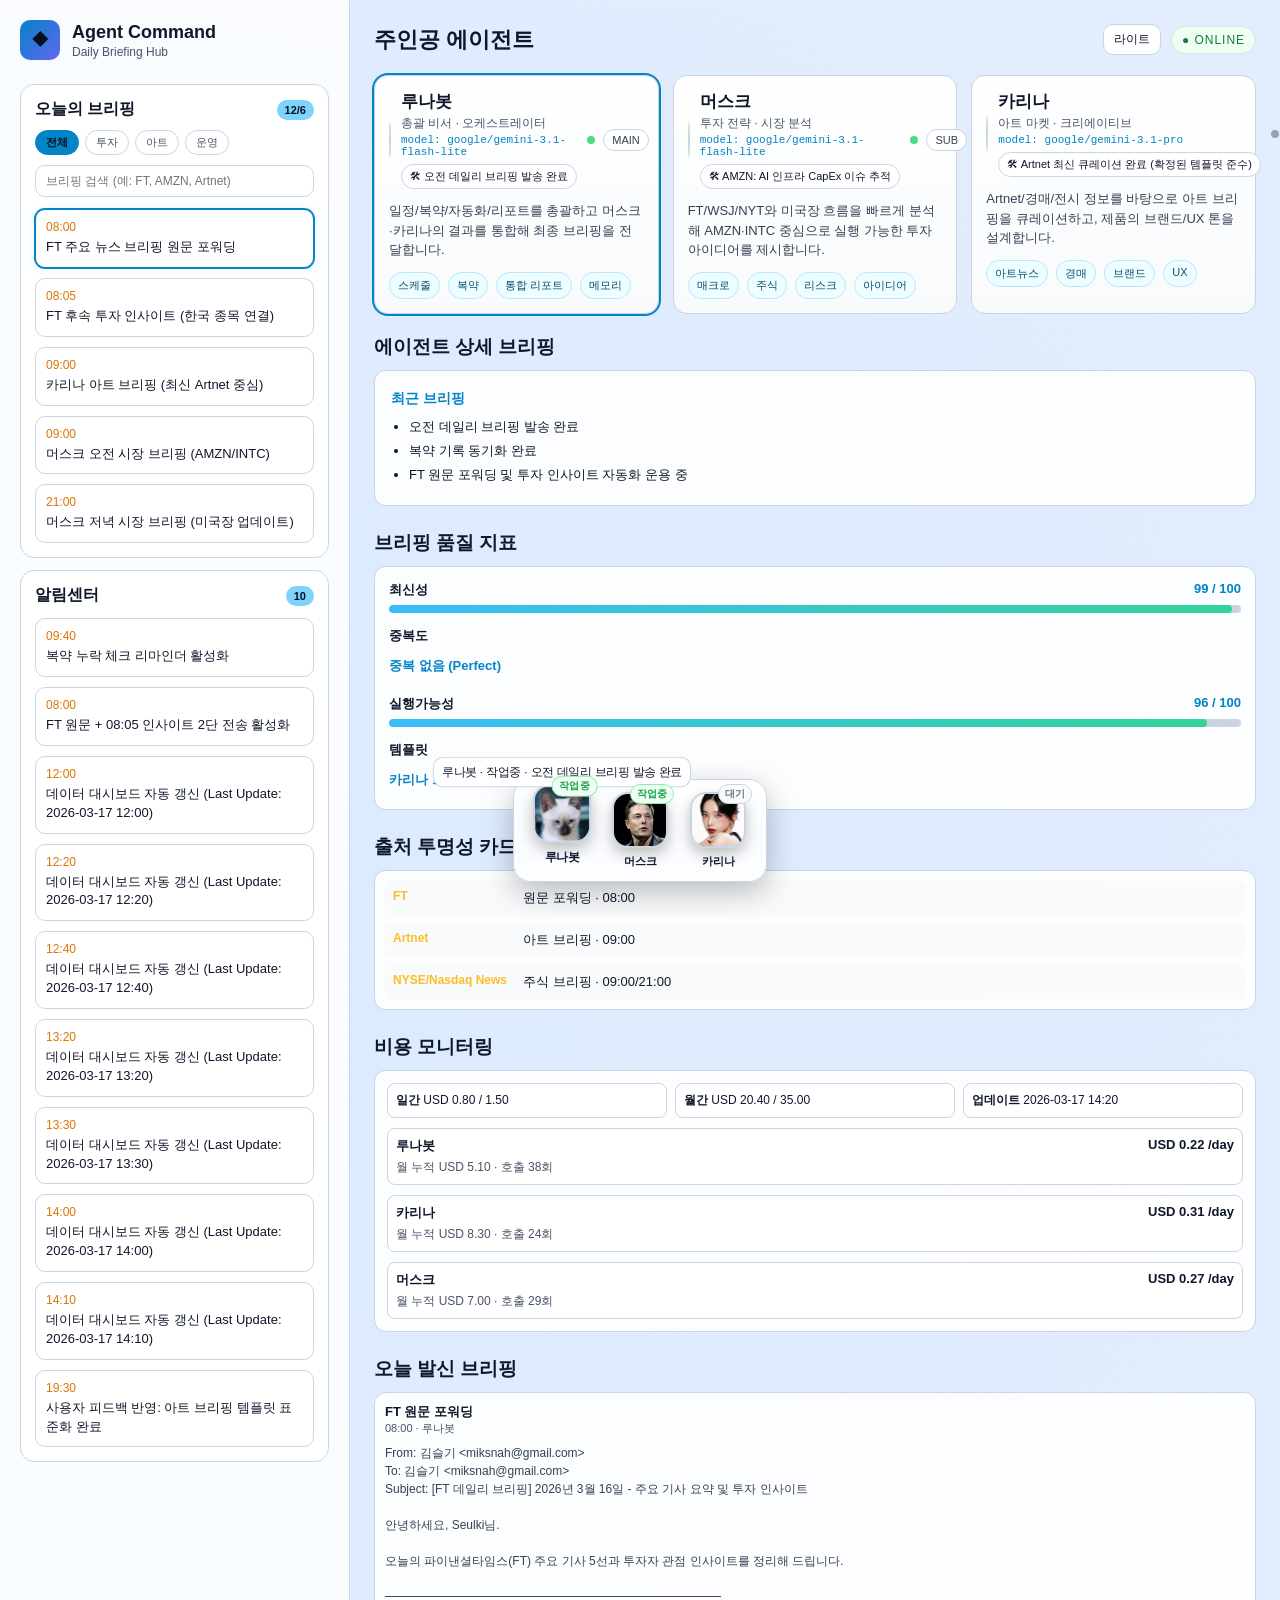
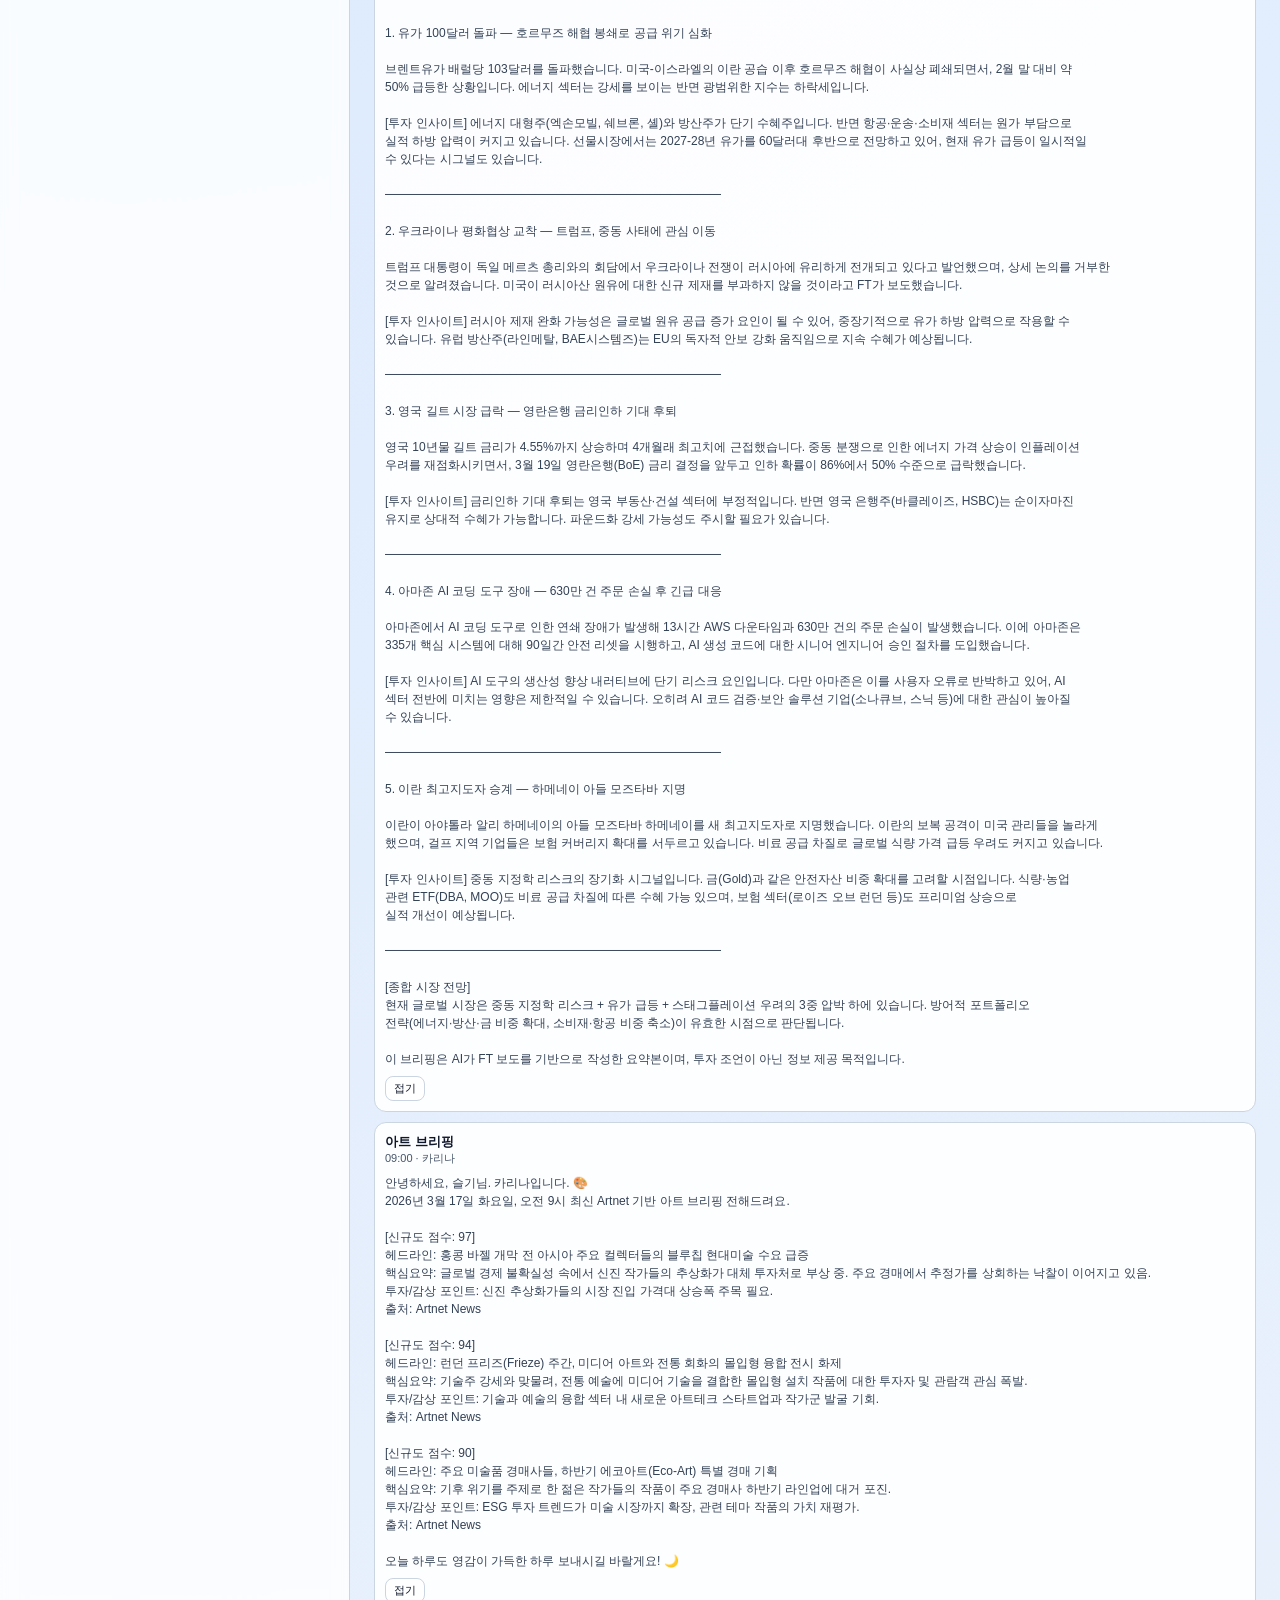
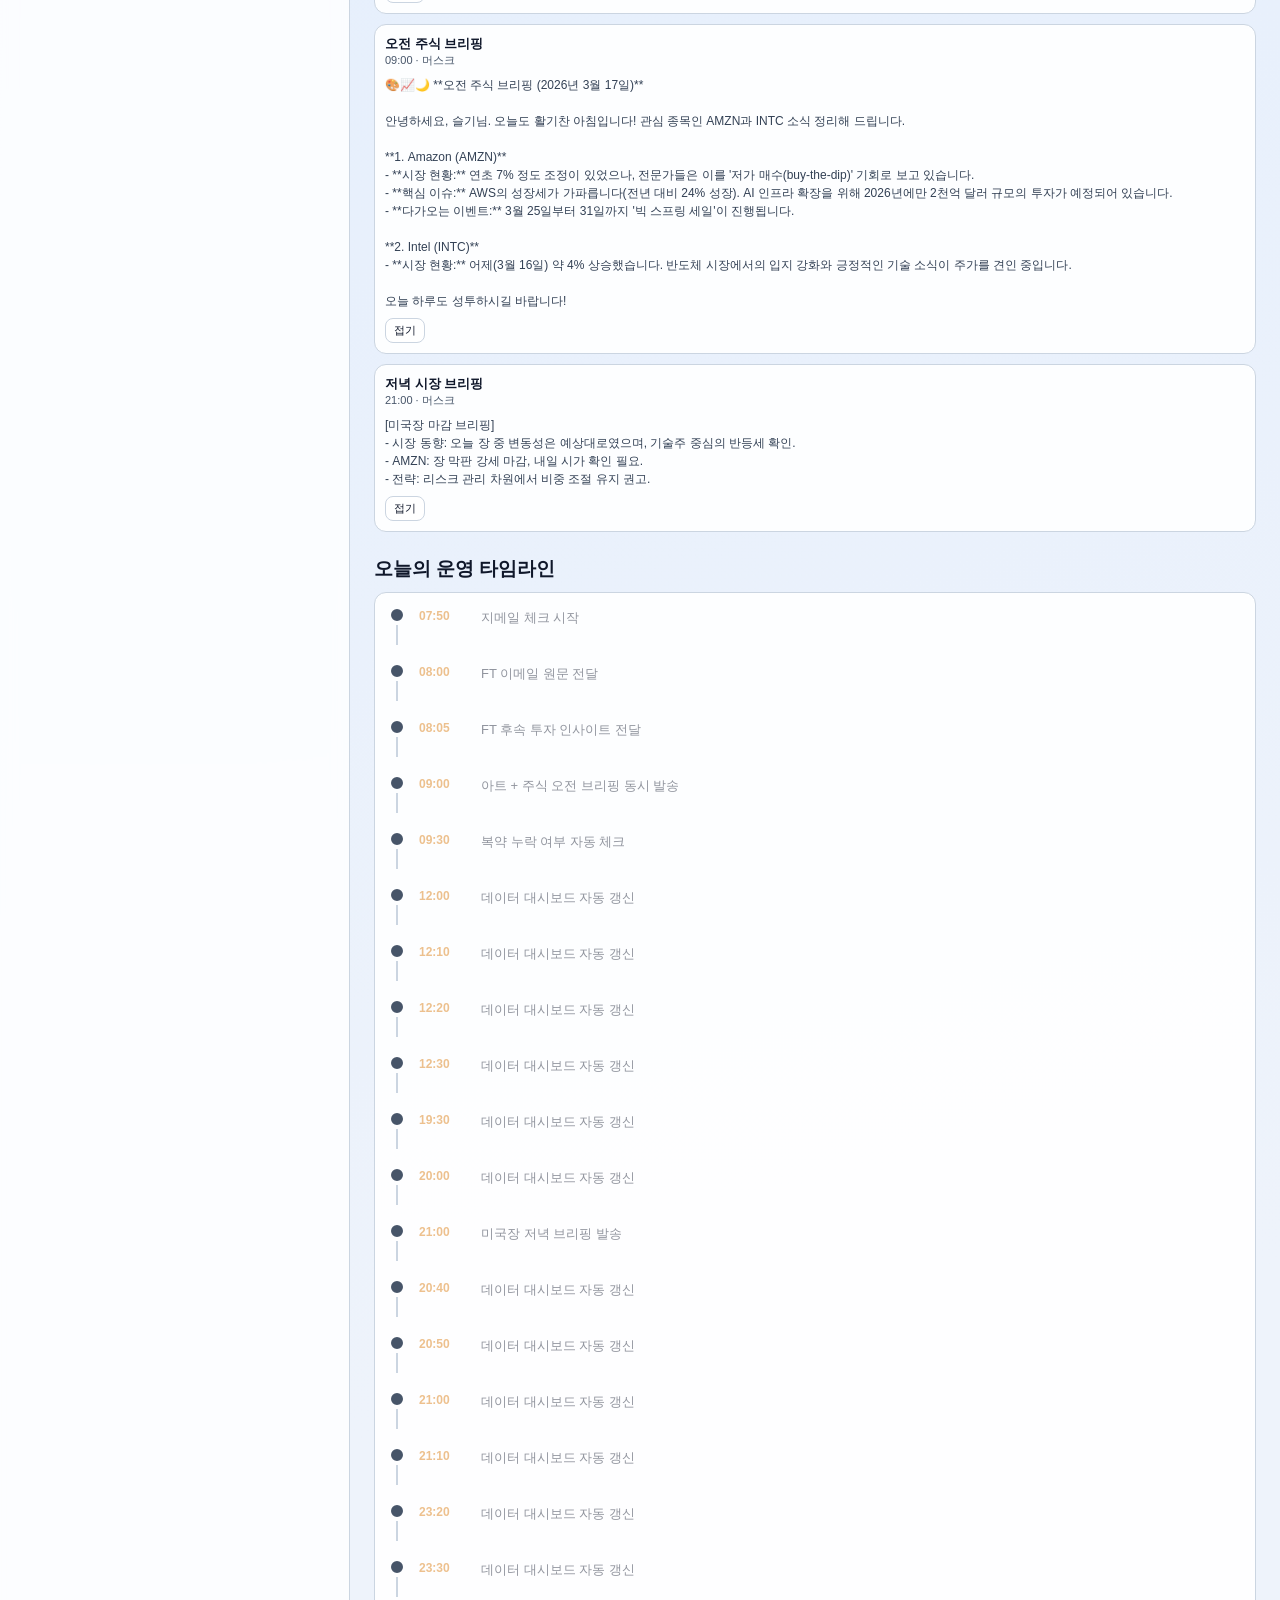
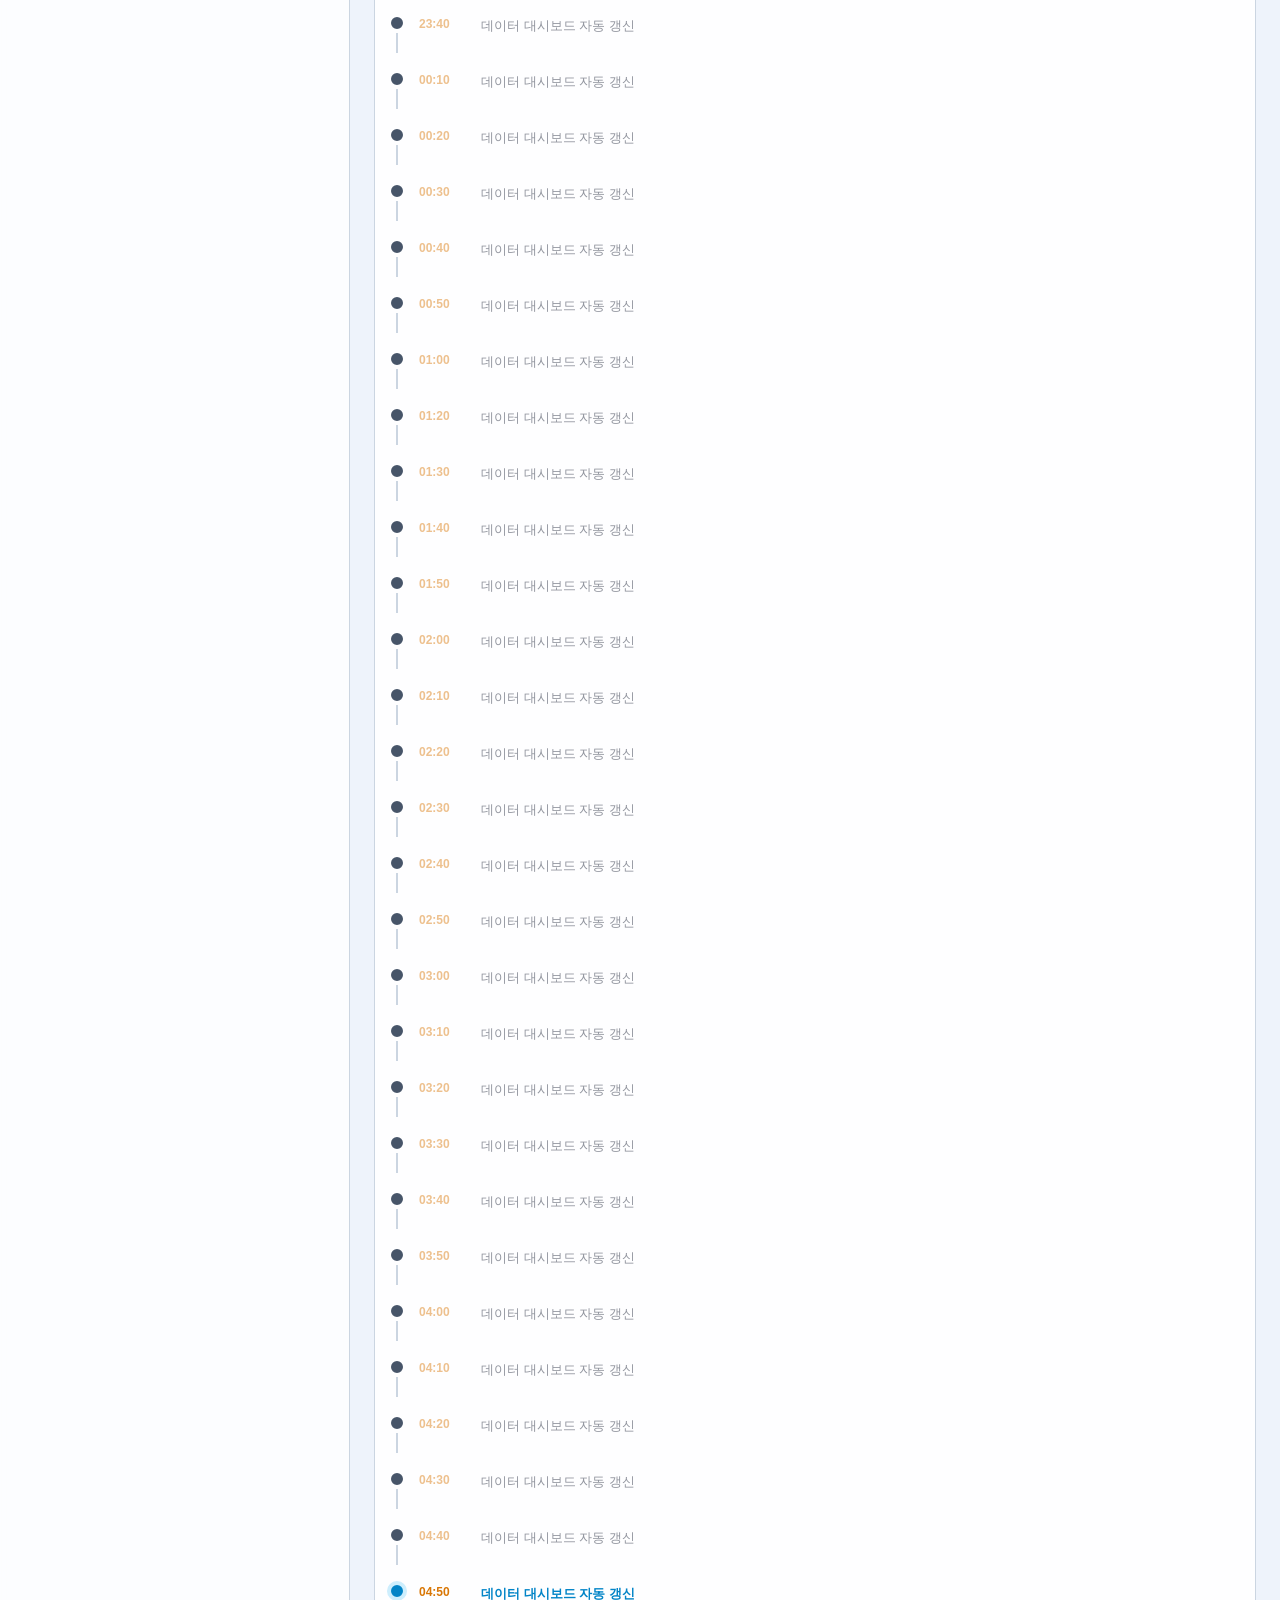
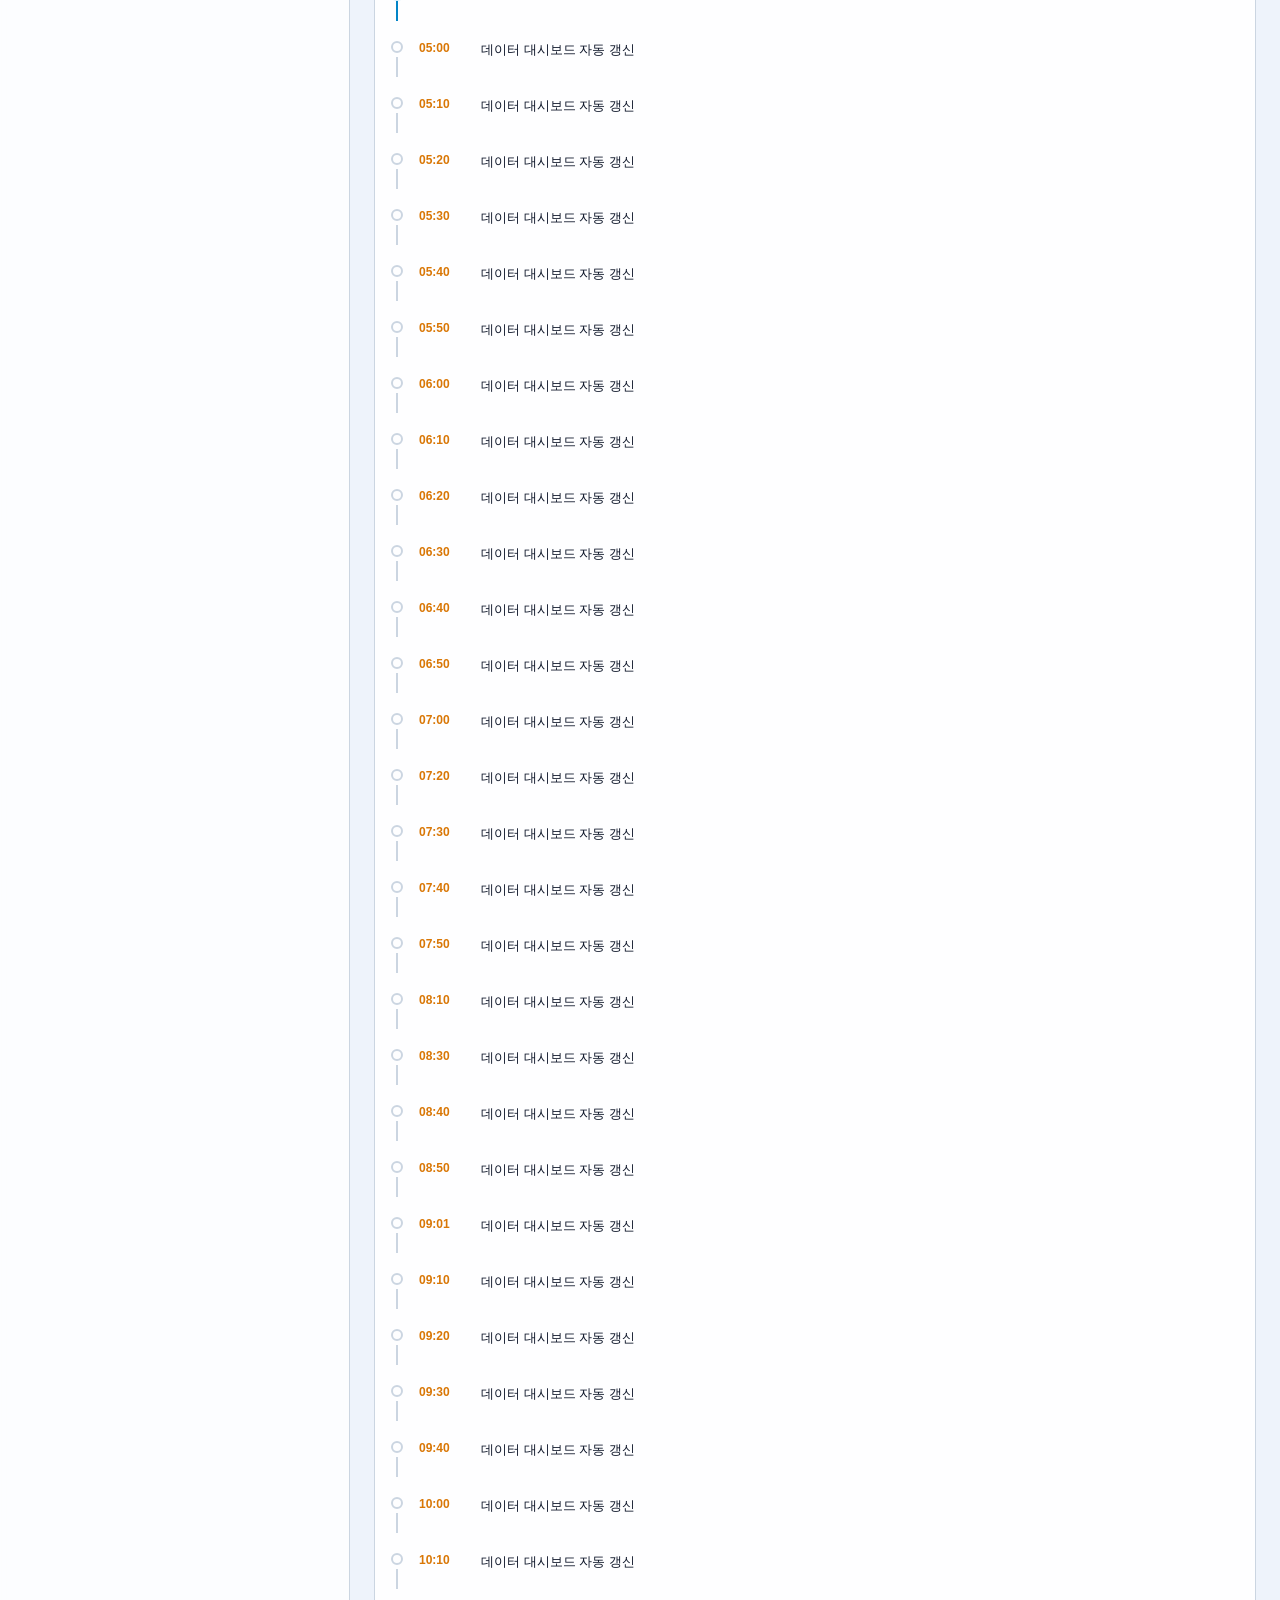
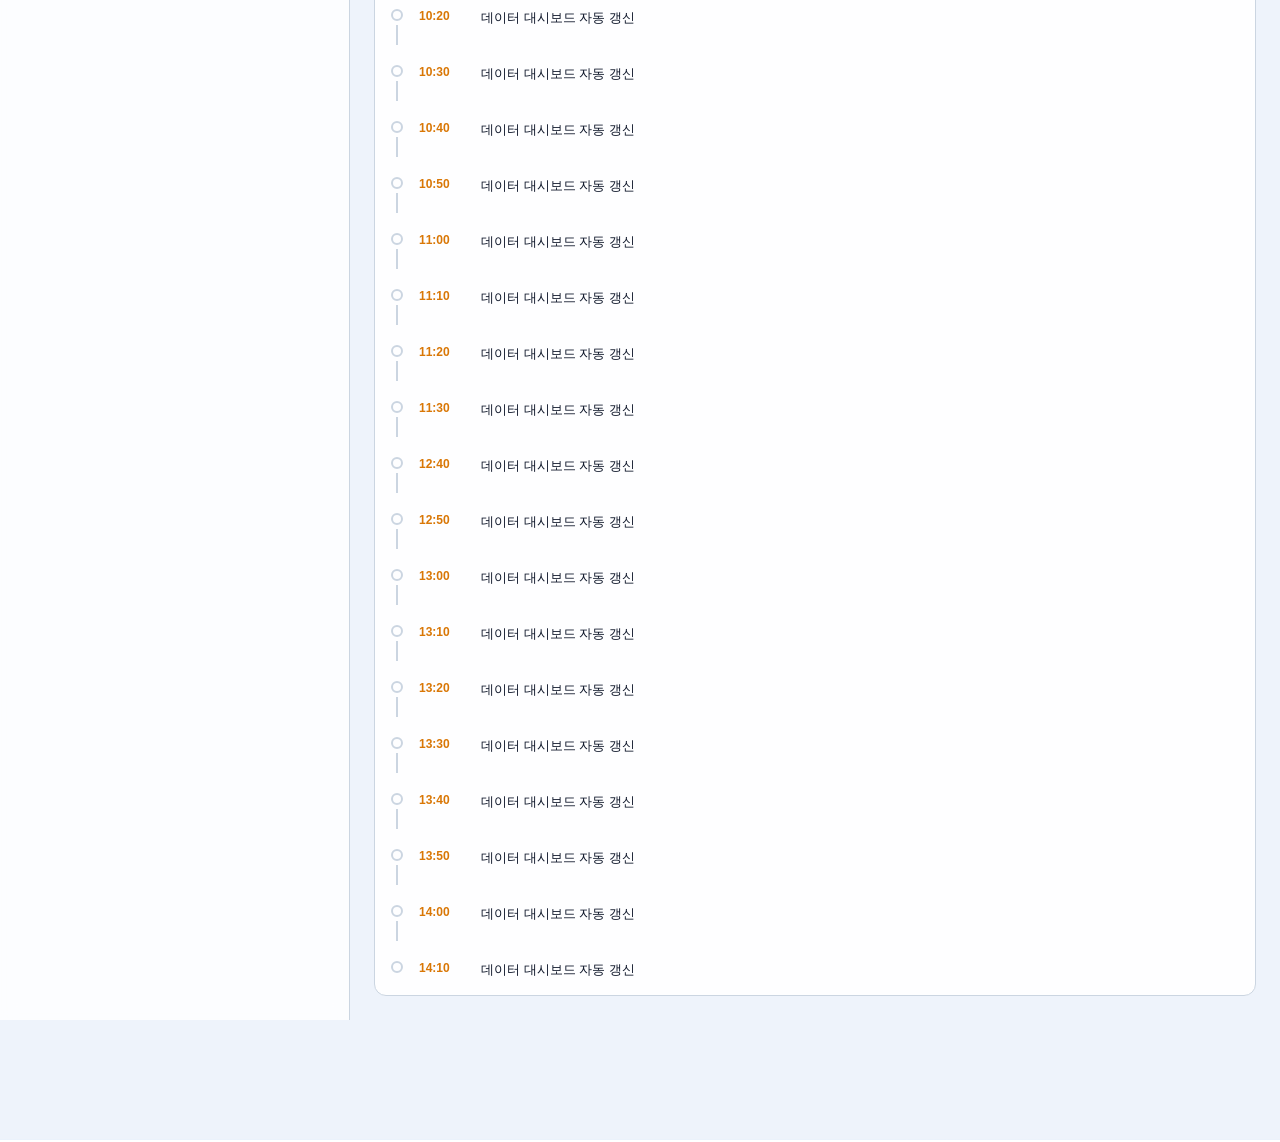
==== index.html @ 3ee7c0b4 "feat: add cost monitoring panel to dashboard" ====
<!doctype html>
<html lang="ko">
  <head>
    <meta charset="UTF-8" />
    <meta name="viewport" content="width=device-width, initial-scale=1.0" />
    <title>Agent Command Center</title>
    <link rel="stylesheet" href="./styles.css?v=20260317cost1" />
  </head>
  <body>
    <div class="app">
      <aside class="sidebar" role="complementary" aria-label="브리핑 사이드바">
        <div class="brand">
          <div class="logo" aria-hidden="true">&#9670;</div>
          <div>
            <h1>Agent Command</h1>
            <p>Daily Briefing Hub</p>
          </div>
        </div>

        <section class="news-panel" aria-label="오늘의 브리핑">
          <div class="panel-title-row">
            <h2>오늘의 브리핑</h2>
            <span id="todayDate" class="chip"></span>
          </div>
          <div class="filter-row" id="filterRow" role="toolbar" aria-label="카테고리 필터"></div>
          <label for="briefingSearch" class="sr-only">브리핑 검색</label>
          <input id="briefingSearch" class="search" placeholder="브리핑 검색 (예: FT, AMZN, Artnet)" />
          <ul id="briefingList" class="briefing-list" role="list"></ul>
        </section>

        <section class="news-panel" style="margin-top:12px;" aria-label="알림센터">
          <div class="panel-title-row">
            <h2>알림센터</h2>
            <span id="noticeBadge" class="chip">0</span>
          </div>
          <ul id="noticeList" class="briefing-list" role="list"></ul>
        </section>
      </aside>

      <main class="main" role="main">
        <div id="skeletonLoader" class="skeleton-wrap" aria-live="polite" aria-label="로딩 중">
          <div class="skeleton-card"></div>
          <div class="skeleton-card"></div>
          <div class="skeleton-card"></div>
        </div>

        <div id="mainContent" class="main-content">
          <header class="header">
            <h2>주인공 에이전트</h2>
            <div class="header-actions">
              <button id="themeToggle" class="theme-btn" aria-label="테마 전환">다크</button>
              <div class="status" role="status" aria-label="시스템 상태">&#9679; ONLINE</div>
            </div>
          </header>

          <section class="cards" id="agentCards" role="tablist" aria-label="에이전트 목록"></section>

          <section class="detail-wrap">
            <h3>에이전트 상세 브리핑</h3>
            <div id="agentDetail" class="agent-detail" role="tabpanel" aria-label="에이전트 상세 정보">
              카드를 클릭하면 최근 브리핑 원문/요약이 표시됩니다.
            </div>
          </section>

          <section class="timeline-wrap" aria-label="브리핑 품질 지표">
            <h3>브리핑 품질 지표</h3>
            <div id="qualityBoard" class="quality-board"></div>
          </section>

          <section class="timeline-wrap" aria-label="출처 투명성">
            <h3>출처 투명성 카드</h3>
            <div id="sourceBoard" class="timeline"></div>
          </section>

          <section class="timeline-wrap" aria-label="비용 모니터링">
            <h3>비용 모니터링</h3>
            <div id="costBoard" class="cost-board"></div>
          </section>

          <section class="timeline-wrap" aria-label="오늘 발신 브리핑">
            <h3>오늘 발신 브리핑</h3>
            <div id="dailyReports" class="report-list"></div>
          </section>

          <section class="timeline-wrap" aria-label="운영 타임라인">
            <h3>오늘의 운영 타임라인</h3>
            <div id="timeline" class="timeline-visual"></div>
          </section>
        </div>
      </main>
    </div>

    <template id="agentCardTemplate">
      <article class="agent-card" role="tab" tabindex="0" aria-selected="false">
        <div class="card-top">
          <div class="avatar" aria-hidden="true">
            <span class="avatar-initial"></span>
          </div>
          <div>
            <h3 class="name"></h3>
            <p class="role"></p>
            <p class="model"></p>
            <button class="task-btn" type="button" aria-label="현재 작업"></button>
          </div>
          <div class="card-top-right">
            <span class="agent-status-dot" aria-label="에이전트 상태"></span>
            <span class="mode"></span>
          </div>
        </div>
        <p class="desc"></p>
        <div class="tags"></div>
      </article>
    </template>

    <nav id="agentDock" class="agent-dock" aria-label="에이전트 캐릭터 도크"></nav>

    <script src="./script.js?v=20260317cost1"></script>
  </body>
</html>
---- styles.css ----
:root {
  --bg: #0b1020;
  --card: #121a2b;
  --muted: #94a3b8;
  --text: #e2e8f0;
  --line: #24324b;
  --accent: #38bdf8;
  --accent2: #f59e0b;
  --sidebar-bg: rgba(6, 10, 20, 0.75);
  --panel-bg: rgba(18, 26, 43, 0.8);
  --item-bg: #0d1628;
  --detail-bg: rgba(10, 16, 30, 0.7);
  --gradient-start: #17213a;
  --card-gradient-start: #121a2b;
  --card-gradient-end: #0f1626;
  --tag-bg: #0b2233;
  --tag-border: #123b55;
  --tag-color: #7dd3fc;
  --desc-color: #cbd5e1;
  --mode-border: #334155;
  --mode-color: #cbd5e1;
  --timeline-item-bg: #0f172a;
}

body.light {
  --bg: #eef3fb;
  --card: #ffffff;
  --muted: #475569;
  --text: #0f172a;
  --line: #cbd5e1;
  --accent: #0284c7;
  --accent2: #d97706;
  --sidebar-bg: rgba(255, 255, 255, 0.82);
  --panel-bg: rgba(255, 255, 255, 0.92);
  --item-bg: #ffffff;
  --detail-bg: rgba(255, 255, 255, 0.92);
  --gradient-start: #dbeafe;
  --card-gradient-start: #ffffff;
  --card-gradient-end: #f8fafc;
  --tag-bg: #ecfeff;
  --tag-border: #bae6fd;
  --tag-color: #0c4a6e;
  --desc-color: #334155;
  --mode-border: #cbd5e1;
  --mode-color: #334155;
  --timeline-item-bg: #f8fafc;
}

/* OS dark mode preference */
@media (prefers-color-scheme: light) {
  :root:not(:has(body.dark)):not(:has(body.light)) body {
    /* applied via JS instead for proper localStorage override */
  }
}

* { box-sizing: border-box; }

/* Screen-reader only utility */
.sr-only {
  position: absolute; width: 1px; height: 1px;
  padding: 0; margin: -1px; overflow: hidden;
  clip: rect(0,0,0,0); border: 0;
}

body {
  margin: 0;
  font-family: Inter, Pretendard, -apple-system, BlinkMacSystemFont, "Segoe UI", sans-serif;
  color: var(--text);
  background: radial-gradient(circle at 10% 10%, var(--gradient-start) 0%, var(--bg) 45%);
  padding-bottom: 120px;
}

.app {
  min-height: 100vh;
  display: grid;
  grid-template-columns: 350px 1fr;
}

/* ── Sidebar ── */
.sidebar {
  border-right: 1px solid var(--line);
  padding: 20px;
  background: var(--sidebar-bg);
  backdrop-filter: blur(8px);
}

.brand { display: flex; gap: 12px; align-items: center; margin-bottom: 24px; }
.logo {
  width: 40px; height: 40px; border-radius: 10px;
  display: grid; place-items: center;
  background: linear-gradient(135deg, var(--accent), #6366f1);
  color: #04111f; font-weight: 800;
}
.brand h1 { margin: 0; font-size: 18px; }
.brand p { margin: 2px 0 0; color: var(--muted); font-size: 12px; }

.news-panel {
  border: 1px solid var(--line);
  border-radius: 14px;
  padding: 14px;
  background: var(--panel-bg);
}
.panel-title-row { display: flex; justify-content: space-between; align-items: center; }
.news-panel h2 { margin: 0; font-size: 16px; }
.chip {
  font-size: 11px;
  color: #03121a;
  background: #7dd3fc;
  border-radius: 999px;
  padding: 4px 8px;
  font-weight: 700;
  min-width: 22px;
  text-align: center;
}

/* ── Category filter row ── */
.filter-row {
  display: flex; gap: 6px; flex-wrap: wrap;
  margin-top: 10px;
}
.filter-btn {
  font-size: 11px;
  border-radius: 999px;
  padding: 4px 10px;
  border: 1px solid var(--line);
  background: var(--item-bg);
  color: var(--muted);
  cursor: pointer;
  transition: all 0.15s;
}
.filter-btn:hover { border-color: var(--accent); color: var(--accent); }
.filter-btn.active {
  background: var(--accent);
  color: #03121a;
  border-color: var(--accent);
  font-weight: 700;
}

.search {
  width: 100%;
  margin-top: 10px;
  border: 1px solid var(--line);
  background: var(--item-bg);
  color: var(--text);
  border-radius: 10px;
  padding: 8px 10px;
  font-size: 12px;
}

.briefing-list { list-style: none; margin: 12px 0 0; padding: 0; display: grid; gap: 10px; }
.briefing-list li {
  border: 1px solid var(--line);
  border-radius: 10px;
  padding: 10px;
  background: var(--item-bg);
  transition: opacity 0.2s;
}
.briefing-list li.past { opacity: 0.45; }
.briefing-list li.next {
  border-color: var(--accent);
  box-shadow: 0 0 0 1px var(--accent), 0 0 12px rgba(56,189,248,0.15);
}
.briefing-list .time { color: var(--accent2); font-size: 12px; margin-bottom: 4px; display: block; }
.briefing-list .headline { font-size: 13px; line-height: 1.45; }

/* ── Main content ── */
.main { padding: 24px; }
.header {
  display: flex;
  justify-content: space-between;
  align-items: center;
  margin-bottom: 20px;
}
.header h2 { margin: 0; font-size: 22px; }
.header-actions { display: flex; align-items: center; gap: 10px; }
.theme-btn {
  border: 1px solid var(--line);
  background: var(--card);
  color: var(--text);
  border-radius: 10px;
  padding: 6px 10px;
  font-size: 12px;
  cursor: pointer;
}
.status {
  font-size: 12px;
  letter-spacing: 0.08em;
  color: #86efac;
  border: 1px solid #14532d;
  background: #052e16;
  padding: 6px 10px;
  border-radius: 999px;
}
body.light .status {
  color: #15803d;
  border-color: #bbf7d0;
  background: #f0fdf4;
}

/* ── Skeleton loading ── */
.skeleton-wrap {
  display: grid;
  grid-template-columns: repeat(auto-fit, minmax(260px, 1fr));
  gap: 14px;
  padding: 24px;
}
.skeleton-card {
  height: 160px;
  border-radius: 14px;
  background: linear-gradient(90deg, var(--card) 25%, var(--line) 50%, var(--card) 75%);
  background-size: 200% 100%;
  animation: shimmer 1.5s infinite;
}
@keyframes shimmer {
  0% { background-position: 200% 0; }
  100% { background-position: -200% 0; }
}
/* Hidden until JS calls showContent() via try/finally (guaranteed) */
.main-content { display: none; }
.main-content.loaded { display: block; }

/* ── Agent Cards ── */
.cards {
  display: grid;
  grid-template-columns: repeat(auto-fit, minmax(260px, 1fr));
  gap: 14px;
}
.agent-card {
  border: 1px solid var(--line);
  border-radius: 14px;
  padding: 14px;
  background: linear-gradient(180deg, var(--card-gradient-start) 0%, var(--card-gradient-end) 100%);
  cursor: pointer;
  transition: outline 0.15s, transform 0.15s;
  outline: 2px solid transparent;
}
.agent-card:hover { transform: translateY(-2px); }
.agent-card:focus-visible { outline: 2px solid var(--accent); outline-offset: 2px; }
.agent-card.active { outline: 2px solid var(--accent); }
.card-top { display: flex; align-items: center; gap: 10px; }
.card-top-right { margin-left: auto; display: flex; align-items: center; gap: 8px; }

/* ── Agent Avatars ── */
.avatar {
  width: 36px; height: 36px; border-radius: 50%;
  display: grid; place-items: center;
  position: relative;
  background: linear-gradient(135deg, #38bdf8, #f59e0b);
  background-size: cover;
  background-position: center;
}
.avatar.has-img {
  border: 1px solid var(--line);
}
.avatar-initial {
  font-size: 14px; font-weight: 800; color: #fff;
  text-shadow: 0 1px 2px rgba(0,0,0,0.3);
}

/* Per-agent colors */
.agent-card[data-id="luna"] .avatar { background: linear-gradient(135deg, #38bdf8, #6366f1); }
.agent-card[data-id="musku"] .avatar { background: linear-gradient(135deg, #34d399, #059669); }
.agent-card[data-id="kurina"] .avatar { background: linear-gradient(135deg, #c084fc, #7c3aed); }

/* ── Agent status dot ── */
.agent-status-dot {
  width: 8px; height: 8px; border-radius: 50%;
  display: inline-block;
}
.agent-status-dot.idle { background: #94a3b8; }
.agent-status-dot.working {
  background: #4ade80;
  animation: pulse-dot 1.5s ease-in-out infinite;
}
.agent-status-dot.error { background: #f87171; }
@keyframes pulse-dot {
  0%, 100% { box-shadow: 0 0 0 0 rgba(74,222,128,0.5); }
  50% { box-shadow: 0 0 0 6px rgba(74,222,128,0); }
}

.name { margin: 0; font-size: 17px; }
.role { margin: 2px 0 0; font-size: 12px; color: var(--muted); }
.model { margin: 2px 0 0; font-size: 11px; color: var(--accent); font-family: "JetBrains Mono", ui-monospace, Menlo, monospace; }
.task-btn {
  margin-top: 6px;
  max-width: 280px;
  border: 1px solid var(--line);
  border-radius: 999px;
  background: var(--item-bg);
  color: var(--text);
  font-size: 11px;
  padding: 4px 8px;
  text-align: left;
  overflow: hidden;
  text-overflow: ellipsis;
  white-space: nowrap;
}
.mode {
  font-size: 11px;
  border: 1px solid var(--mode-border);
  border-radius: 999px;
  padding: 4px 8px;
  color: var(--mode-color);
  background: var(--card);
}
.desc { color: var(--desc-color); font-size: 13px; line-height: 1.5; margin: 12px 0; }
.tags { display: flex; gap: 8px; flex-wrap: wrap; }
.tags span {
  font-size: 11px;
  border-radius: 999px;
  padding: 5px 8px;
  background: var(--tag-bg);
  border: 1px solid var(--tag-border);
  color: var(--tag-color);
}

/* ── Agent Detail (markdown-like) ── */
.detail-wrap { margin-top: 20px; }
.detail-wrap h3 { margin: 0 0 10px; }
.agent-detail {
  border: 1px solid var(--line);
  border-radius: 12px;
  padding: 16px;
  background: var(--detail-bg);
  color: var(--text);
  line-height: 1.6;
}
.agent-detail .detail-heading {
  font-weight: 700;
  font-size: 14px;
  color: var(--accent);
  margin: 0 0 8px;
}
.agent-detail ul {
  margin: 0; padding: 0 0 0 18px;
  list-style: disc;
}
.agent-detail ul li {
  font-size: 13px;
  line-height: 1.55;
  margin-bottom: 4px;
}

/* ── Quality board (progress bars) ── */
.quality-board {
  border: 1px solid var(--line);
  border-radius: 12px;
  padding: 14px;
  background: var(--detail-bg);
  display: grid;
  gap: 14px;
}
.quality-item { display: flex; flex-direction: column; gap: 6px; }
.quality-label {
  display: flex; justify-content: space-between;
  font-size: 13px; font-weight: 600;
}
.quality-label .val { color: var(--accent); }
.progress-track {
  height: 8px; border-radius: 999px;
  background: var(--line);
  overflow: hidden;
}
.progress-fill {
  height: 100%; border-radius: 999px;
  transition: width 0.6s ease;
}
.progress-fill.high { background: linear-gradient(90deg, #38bdf8, #34d399); }
.progress-fill.mid { background: linear-gradient(90deg, #fbbf24, #f59e0b); }
.progress-fill.low { background: linear-gradient(90deg, #f87171, #ef4444); }
.quality-text {
  font-size: 13px;
  color: var(--accent);
  font-weight: 600;
  padding: 6px 0;
}

/* ── Source & generic matrix ── */
.timeline {
  border: 1px solid var(--line);
  border-radius: 12px;
  padding: 10px;
  background: var(--detail-bg);
  display: grid;
  gap: 8px;
}
.timeline .item {
  display: grid;
  grid-template-columns: 120px 1fr;
  gap: 10px;
  padding: 8px;
  border-radius: 8px;
  background: var(--timeline-item-bg);
}
.timeline .t { color: #fbbf24; font-size: 12px; font-weight: 600; }
.timeline .m { color: var(--text); font-size: 13px; }

/* ── Visual Timeline ── */
.timeline-wrap { margin-top: 24px; }
.timeline-wrap h3 { margin: 0 0 10px; }

.cost-board {
  border: 1px solid var(--line);
  border-radius: 12px;
  padding: 12px;
  background: var(--detail-bg);
  display: grid;
  gap: 10px;
}
.cost-summary {
  display: grid;
  grid-template-columns: repeat(3, minmax(0,1fr));
  gap: 8px;
  font-size: 12px;
}
.cost-summary > div {
  border: 1px solid var(--line);
  border-radius: 8px;
  padding: 8px;
  background: var(--item-bg);
}
.cost-item {
  border: 1px solid var(--line);
  border-radius: 8px;
  padding: 8px;
  background: var(--item-bg);
}
.cost-head {
  display: flex;
  justify-content: space-between;
  font-size: 13px;
  font-weight: 700;
}
.cost-sub {
  margin-top: 4px;
  font-size: 12px;
  color: var(--muted);
}

.timeline-visual {
  border: 1px solid var(--line);
  border-radius: 12px;
  padding: 16px 14px;
  background: var(--detail-bg);
  position: relative;
}
.tl-item {
  display: flex;
  align-items: flex-start;
  gap: 14px;
  position: relative;
  padding-bottom: 20px;
}
.tl-item:last-child { padding-bottom: 0; }
.tl-item:last-child .tl-line { display: none; }

.tl-dot-wrap {
  display: flex;
  flex-direction: column;
  align-items: center;
  position: relative;
  min-width: 16px;
}
.tl-dot {
  width: 12px; height: 12px; border-radius: 50%;
  background: var(--line);
  border: 2px solid var(--muted);
  z-index: 1;
  flex-shrink: 0;
}
.tl-line {
  width: 2px;
  flex: 1;
  background: var(--line);
  margin-top: 4px;
  min-height: 20px;
}
.tl-item.past .tl-dot { background: var(--muted); border-color: var(--muted); }
.tl-item.current .tl-dot {
  background: var(--accent);
  border-color: var(--accent);
  box-shadow: 0 0 0 4px rgba(56,189,248,0.25);
}
.tl-item.current .tl-line { background: var(--accent); }
.tl-item.future .tl-dot { background: transparent; border-color: var(--line); }

.tl-time {
  font-size: 12px;
  color: var(--accent2);
  font-weight: 700;
  min-width: 48px;
  padding-top: 0;
}
.tl-label {
  font-size: 13px;
  color: var(--text);
  padding-top: 0;
}
.tl-item.past .tl-time,
.tl-item.past .tl-label { opacity: 0.45; }
.tl-item.current .tl-label { font-weight: 600; color: var(--accent); }

/* ── Responsive ── */
/* ── Daily report list (collapsible) ── */
.report-list { display: grid; gap: 10px; }
.report-item {
  border: 1px solid var(--line);
  border-radius: 12px;
  background: var(--detail-bg);
  padding: 10px;
}
.report-head {
  display:flex; align-items:center; justify-content:space-between; gap:10px;
}
.report-title { font-size: 13px; font-weight: 700; color: var(--text); }
.report-meta { font-size: 11px; color: var(--muted); }
.report-body {
  margin-top: 8px;
  font-size: 12px;
  color: var(--desc-color);
  line-height: 1.5;
  white-space: pre-wrap;
}
.report-body.clamped {
  display: -webkit-box;
  -webkit-line-clamp: 3;
  -webkit-box-orient: vertical;
  overflow: hidden;
}
.report-toggle {
  margin-top: 8px;
  border: 1px solid var(--line);
  border-radius: 8px;
  background: var(--item-bg);
  color: var(--text);
  font-size: 11px;
  padding: 4px 8px;
  cursor: pointer;
}

/* ── Character Dock (desktop fixed) ── */
.agent-dock {
  position: fixed;
  left: 50%;
  bottom: 18px;
  transform: translateX(-50%);
  z-index: 60;
  display: flex;
  gap: 14px;
  padding: 12px 16px;
  border: 1px solid var(--line);
  border-radius: 18px;
  background: color-mix(in oklab, var(--panel-bg) 92%, transparent);
  backdrop-filter: blur(10px);
  box-shadow: 0 10px 30px rgba(0,0,0,0.25);
}

.dock-item {
  position: relative;
  width: 64px;
  display: grid;
  justify-items: center;
  gap: 6px;
  cursor: pointer;
  transition: transform .2s ease;
  border: 0;
  background: transparent;
  color: inherit;
  padding: 0;
}
.dock-item:hover { transform: translateY(-8px) scale(1.08); }
.dock-item.active { transform: translateY(-6px) scale(1.05); }

.dock-avatar {
  width: 56px;
  height: 56px;
  border-radius: 16px;
  border: 2px solid var(--line);
  background-size: cover;
  background-position: center;
  box-shadow: 0 6px 14px rgba(0,0,0,.25);
}

.dock-name {
  font-size: 11px;
  color: var(--text);
  font-weight: 700;
}

.dock-status {
  position: absolute;
  top: -8px;
  right: -2px;
  font-size: 10px;
  font-weight: 700;
  padding: 2px 6px;
  border-radius: 999px;
  border: 1px solid var(--line);
  background: var(--card);
  color: var(--muted);
}
.dock-status.working { color: #16a34a; border-color: #86efac; background: #f0fdf4; }
.dock-status.idle { color: #64748b; background: #f8fafc; }

.dock-bubble {
  position: absolute;
  bottom: 74px;
  white-space: nowrap;
  font-size: 11px;
  padding: 6px 8px;
  border-radius: 10px;
  border: 1px solid var(--line);
  background: var(--card);
  color: var(--text);
  opacity: 0;
  pointer-events: none;
  transform: translateY(6px);
  transition: all .18s ease;
}
.dock-item.active .dock-bubble {
  opacity: 1;
  transform: translateY(0);
}

@media (max-width: 980px) {
  body { padding-bottom: 96px; }
  .app { grid-template-columns: 1fr; }
  .sidebar { border-right: none; border-bottom: 1px solid var(--line); }
  .agent-dock {
    width: calc(100% - 20px);
    left: 10px;
    transform: none;
    justify-content: space-around;
    bottom: 10px;
    padding: 10px;
    border-radius: 14px;
  }
}
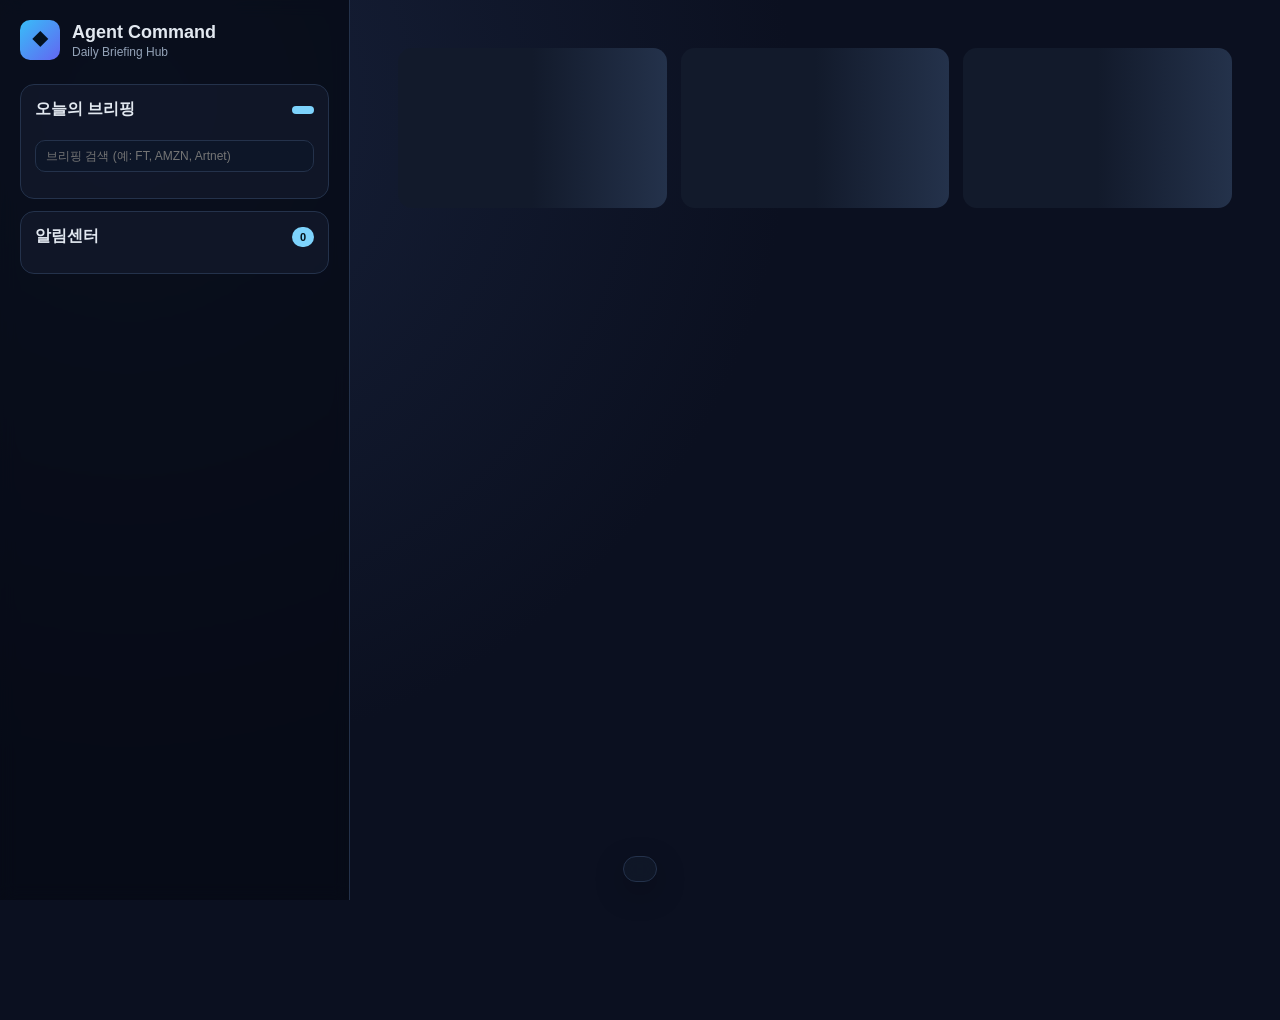
==== commit 89b10baa: "feat: track token usage with cost in monitoring panel" ====
--- a/index.html
+++ b/index.html
@@ -4,7 +4,7 @@
     <meta charset="UTF-8" />
     <meta name="viewport" content="width=device-width, initial-scale=1.0" />
     <title>Agent Command Center</title>
-    <link rel="stylesheet" href="./styles.css?v=20260317cost1" />
+    <link rel="stylesheet" href="./styles.css?v=20260317cost2" />
   </head>
   <body>
     <div class="app">
@@ -72,8 +72,8 @@
             <div id="sourceBoard" class="timeline"></div>
           </section>
 
-          <section class="timeline-wrap" aria-label="비용 모니터링">
-            <h3>비용 모니터링</h3>
+          <section class="timeline-wrap" aria-label="토큰 비용 모니터링">
+            <h3>토큰 비용 모니터링</h3>
             <div id="costBoard" class="cost-board"></div>
           </section>
 
@@ -114,6 +114,6 @@
 
     <nav id="agentDock" class="agent-dock" aria-label="에이전트 캐릭터 도크"></nav>
 
-    <script src="./script.js?v=20260317cost1"></script>
+    <script src="./script.js?v=20260317cost2"></script>
   </body>
 </html>
--- a/styles.css
+++ b/styles.css
@@ -409,7 +409,7 @@
 }
 .cost-summary {
   display: grid;
-  grid-template-columns: repeat(3, minmax(0,1fr));
+  grid-template-columns: repeat(auto-fit, minmax(170px, 1fr));
   gap: 8px;
   font-size: 12px;
 }
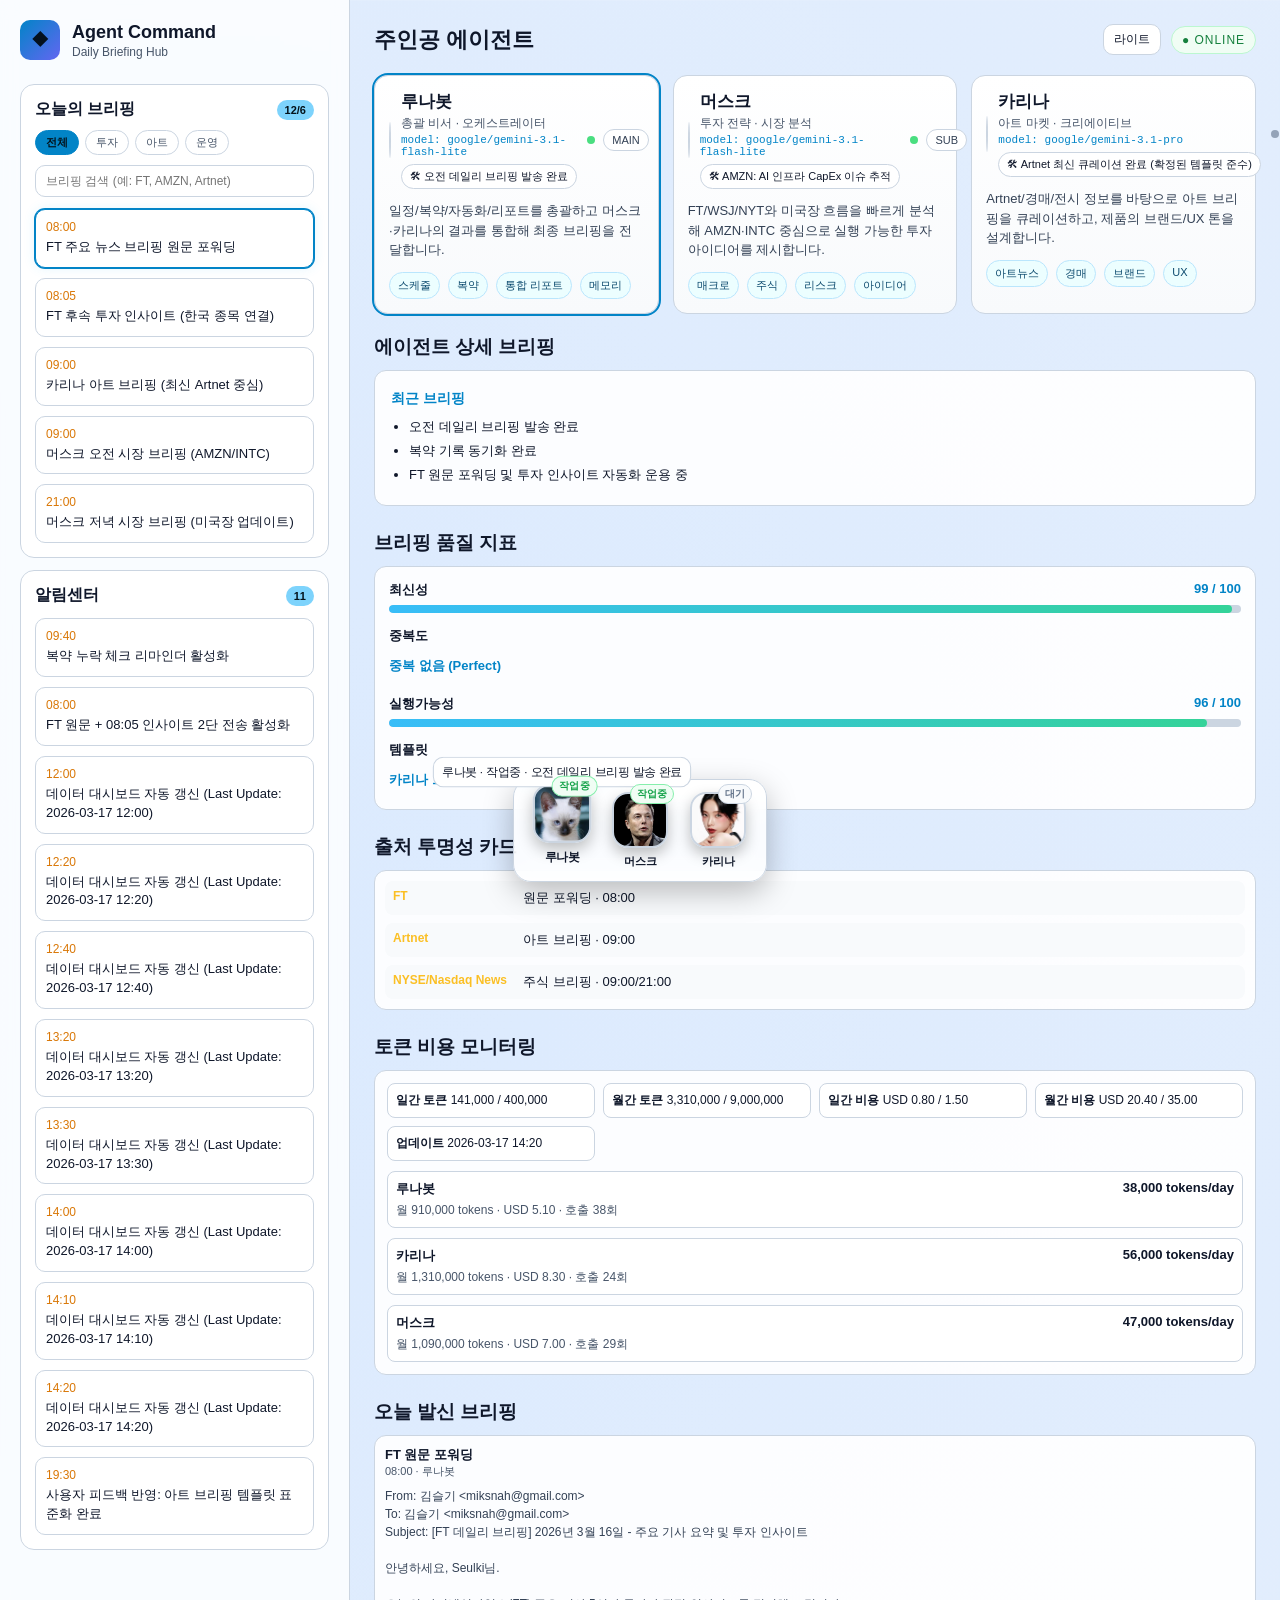
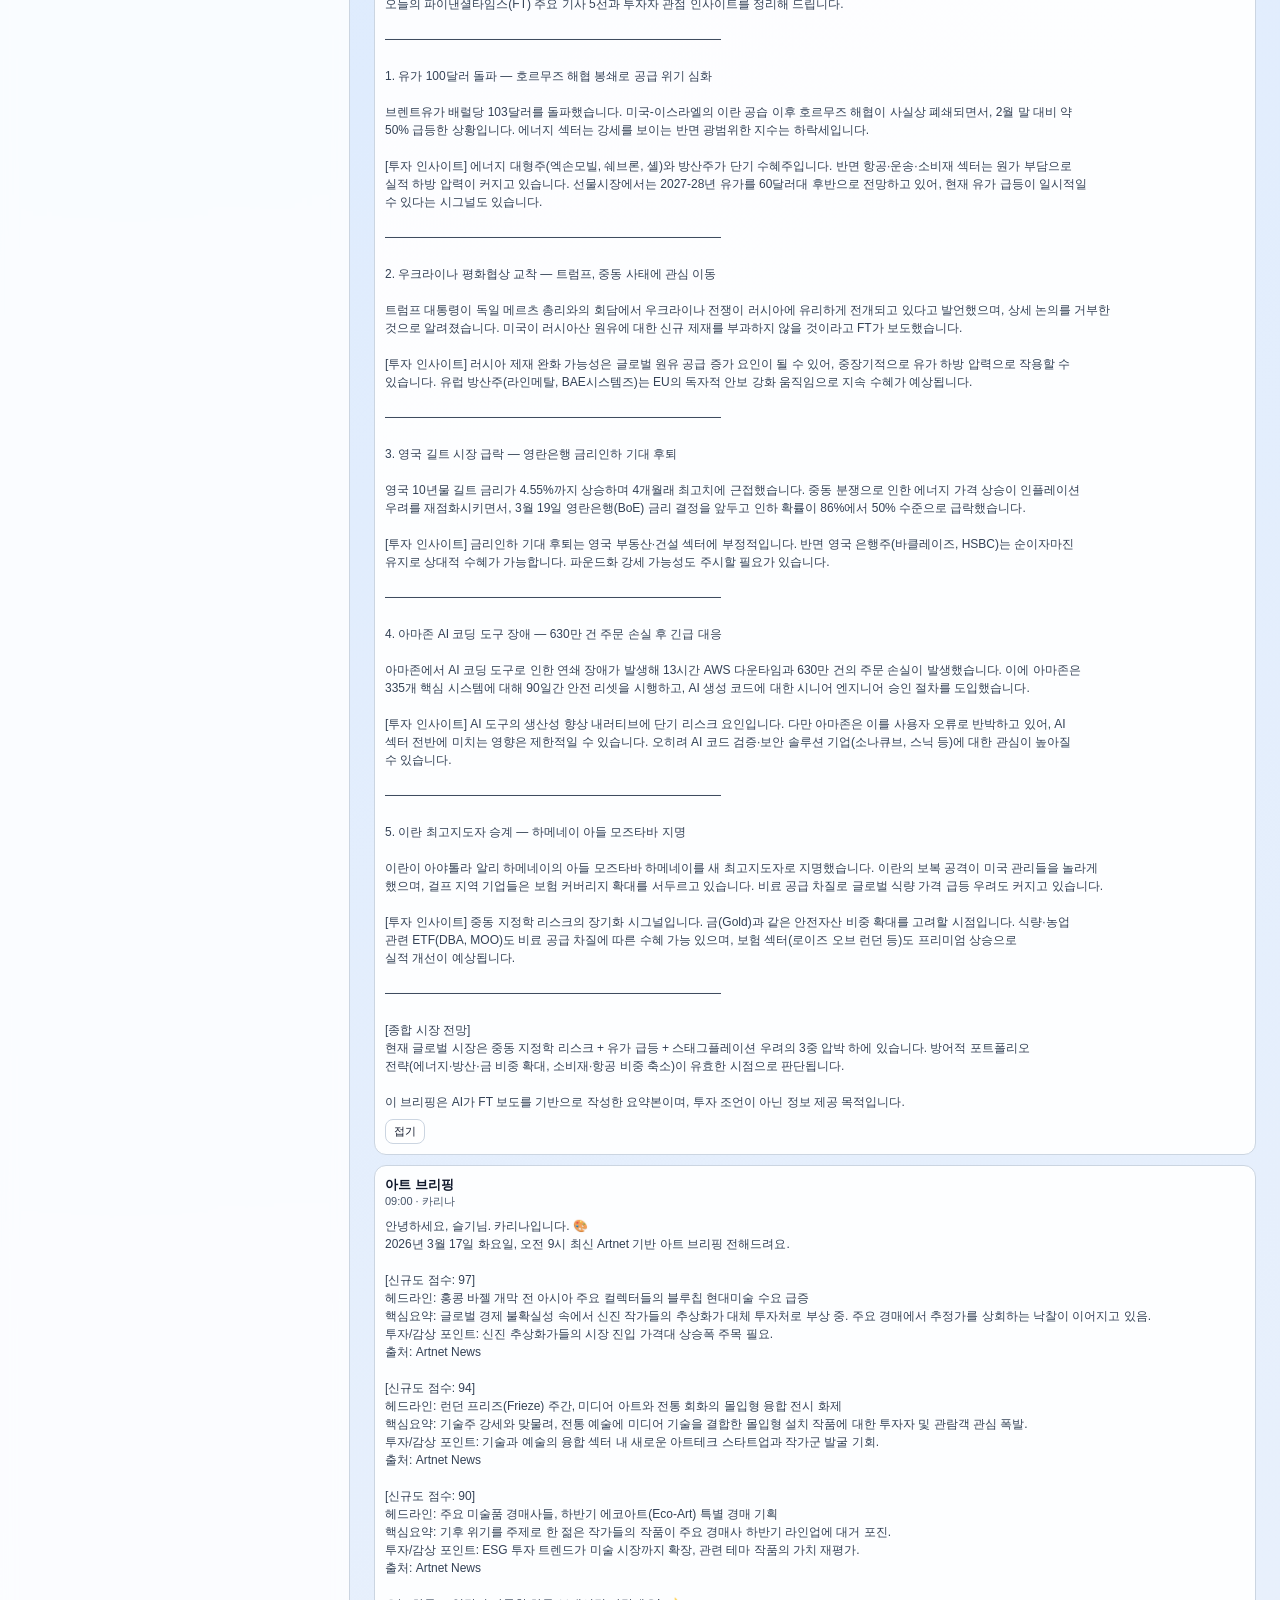
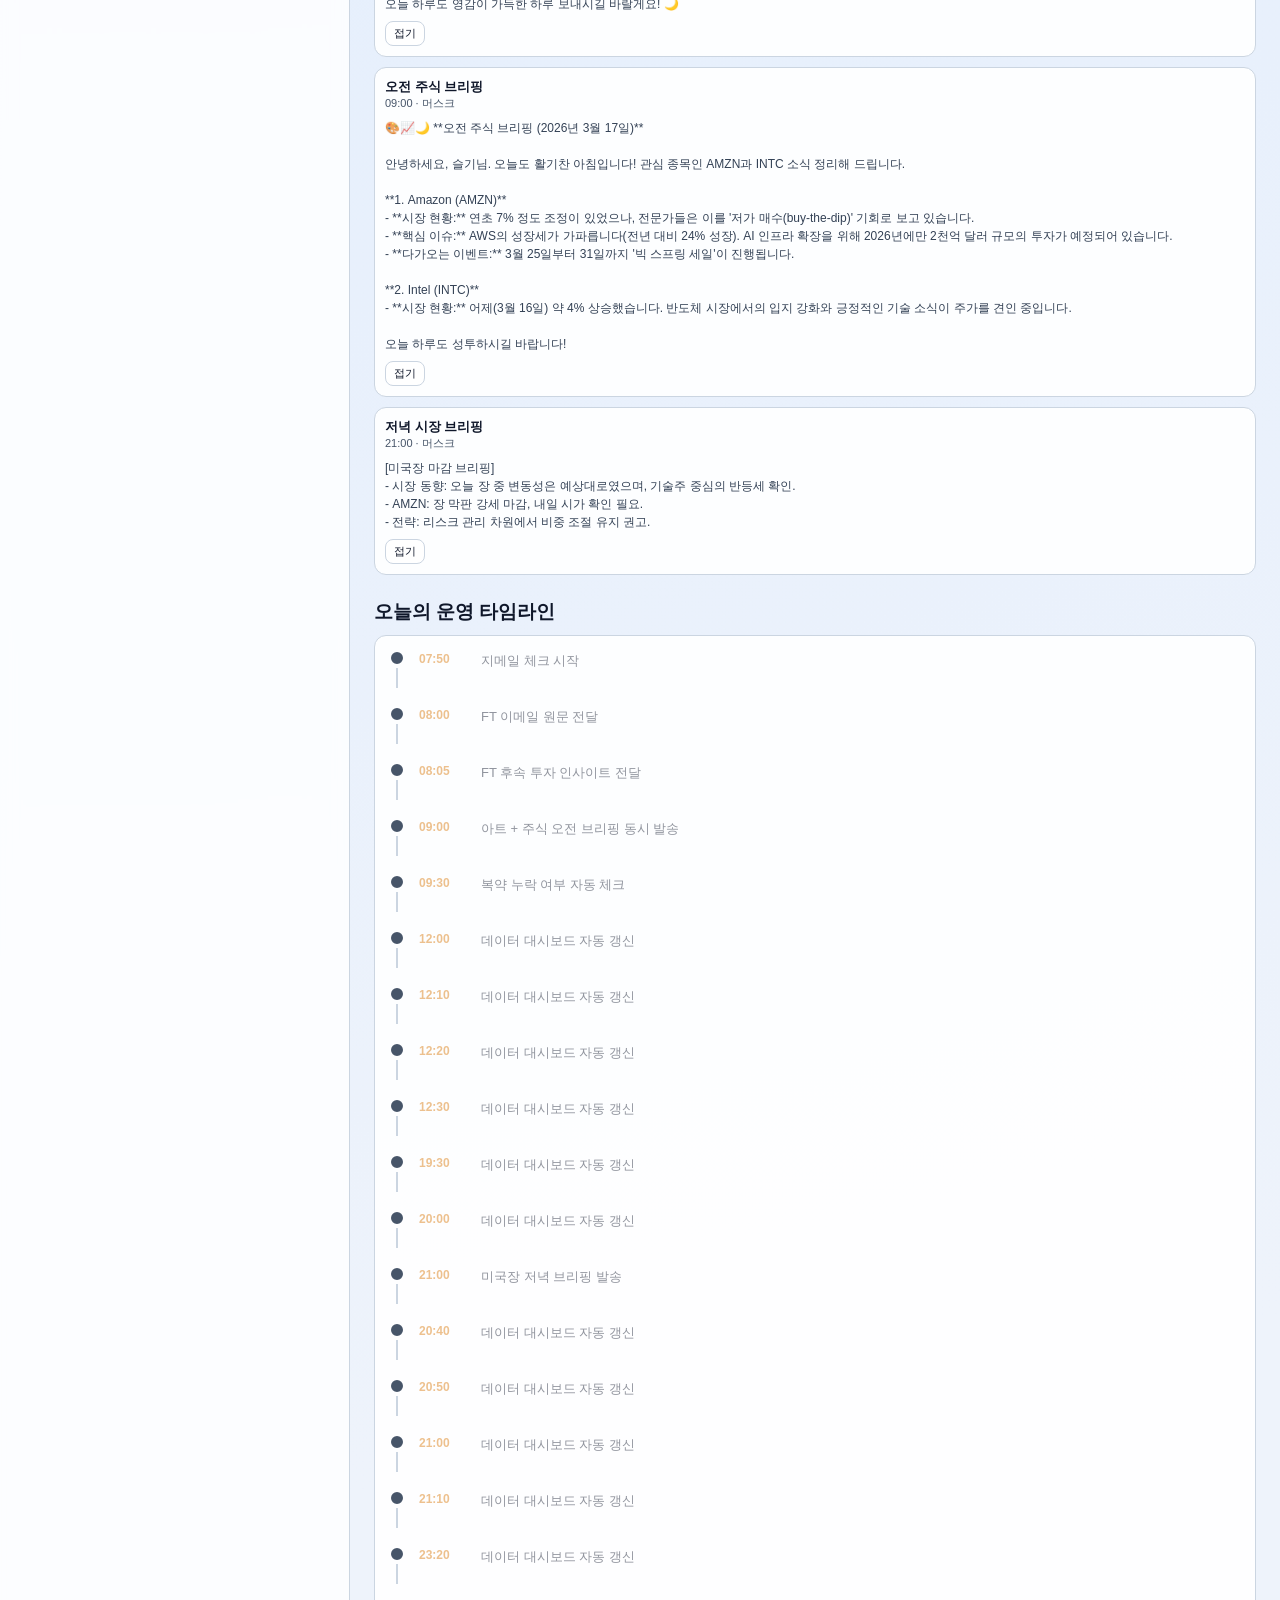
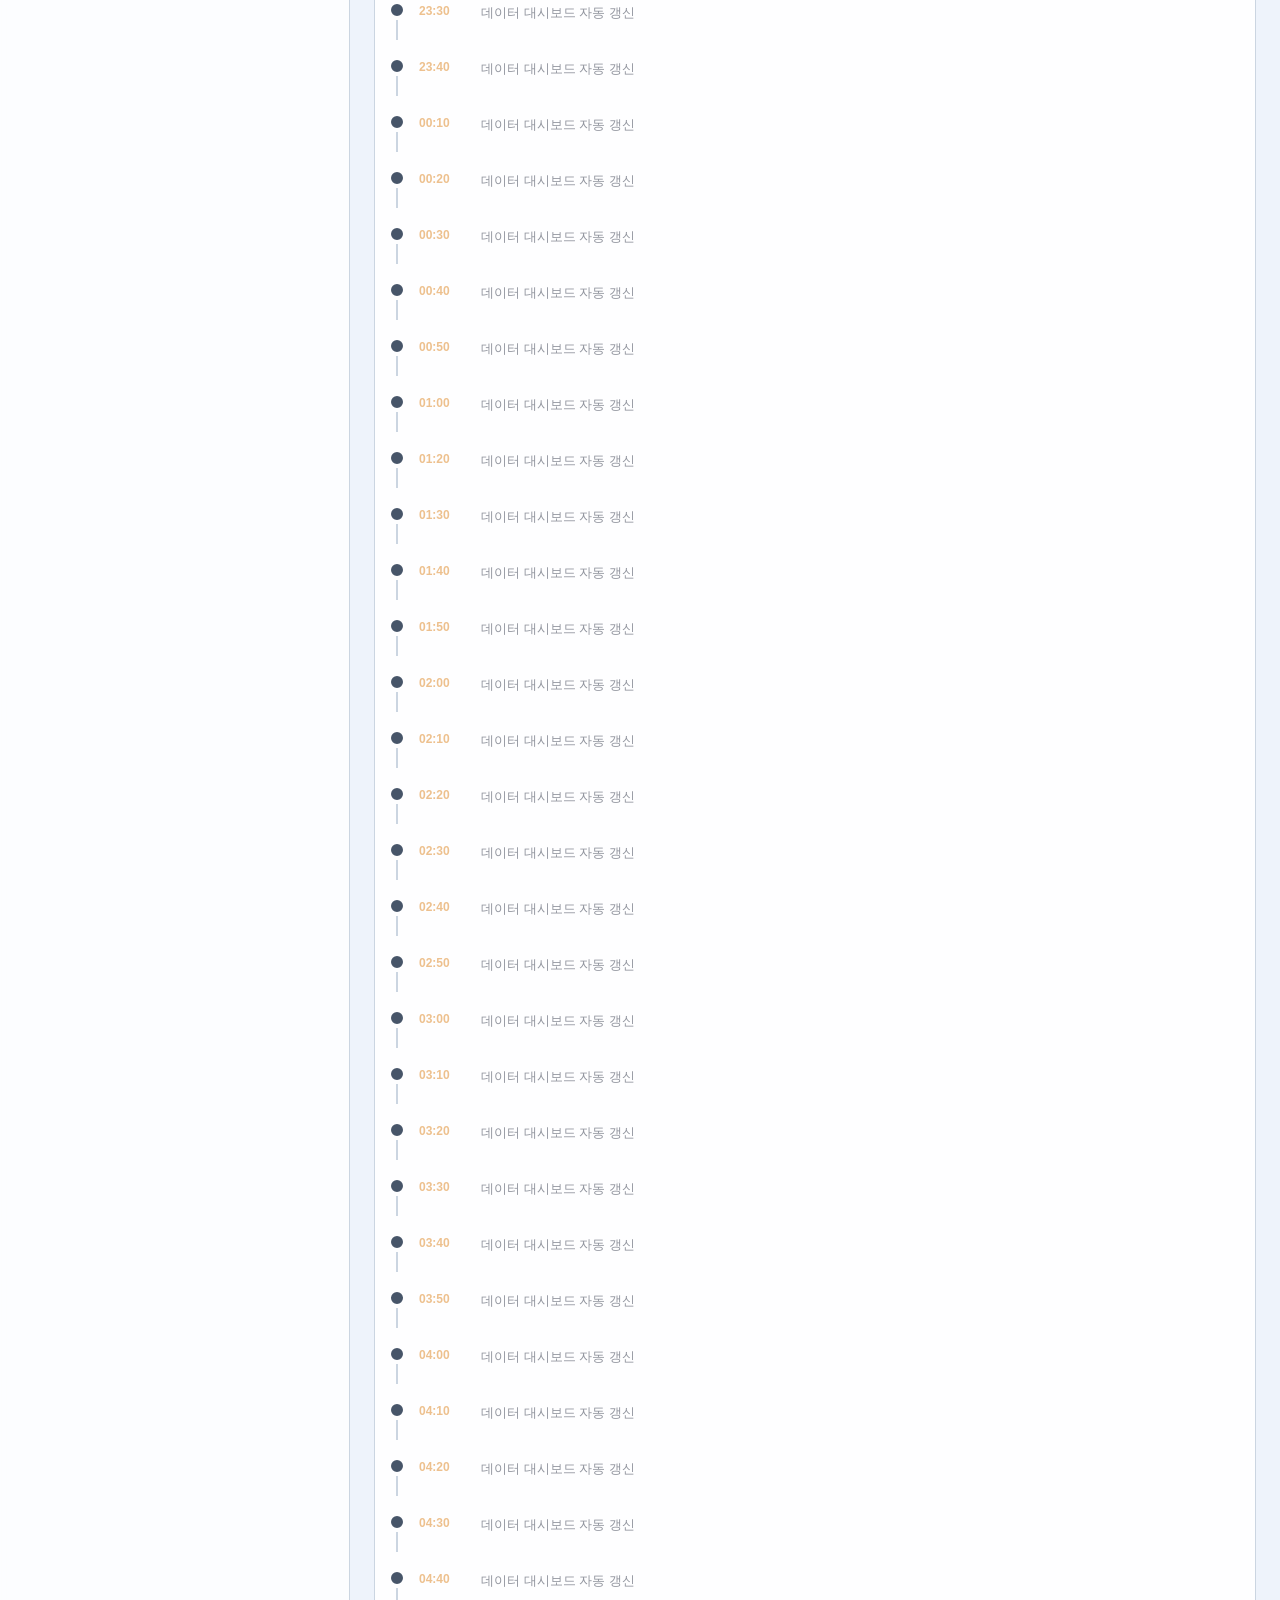
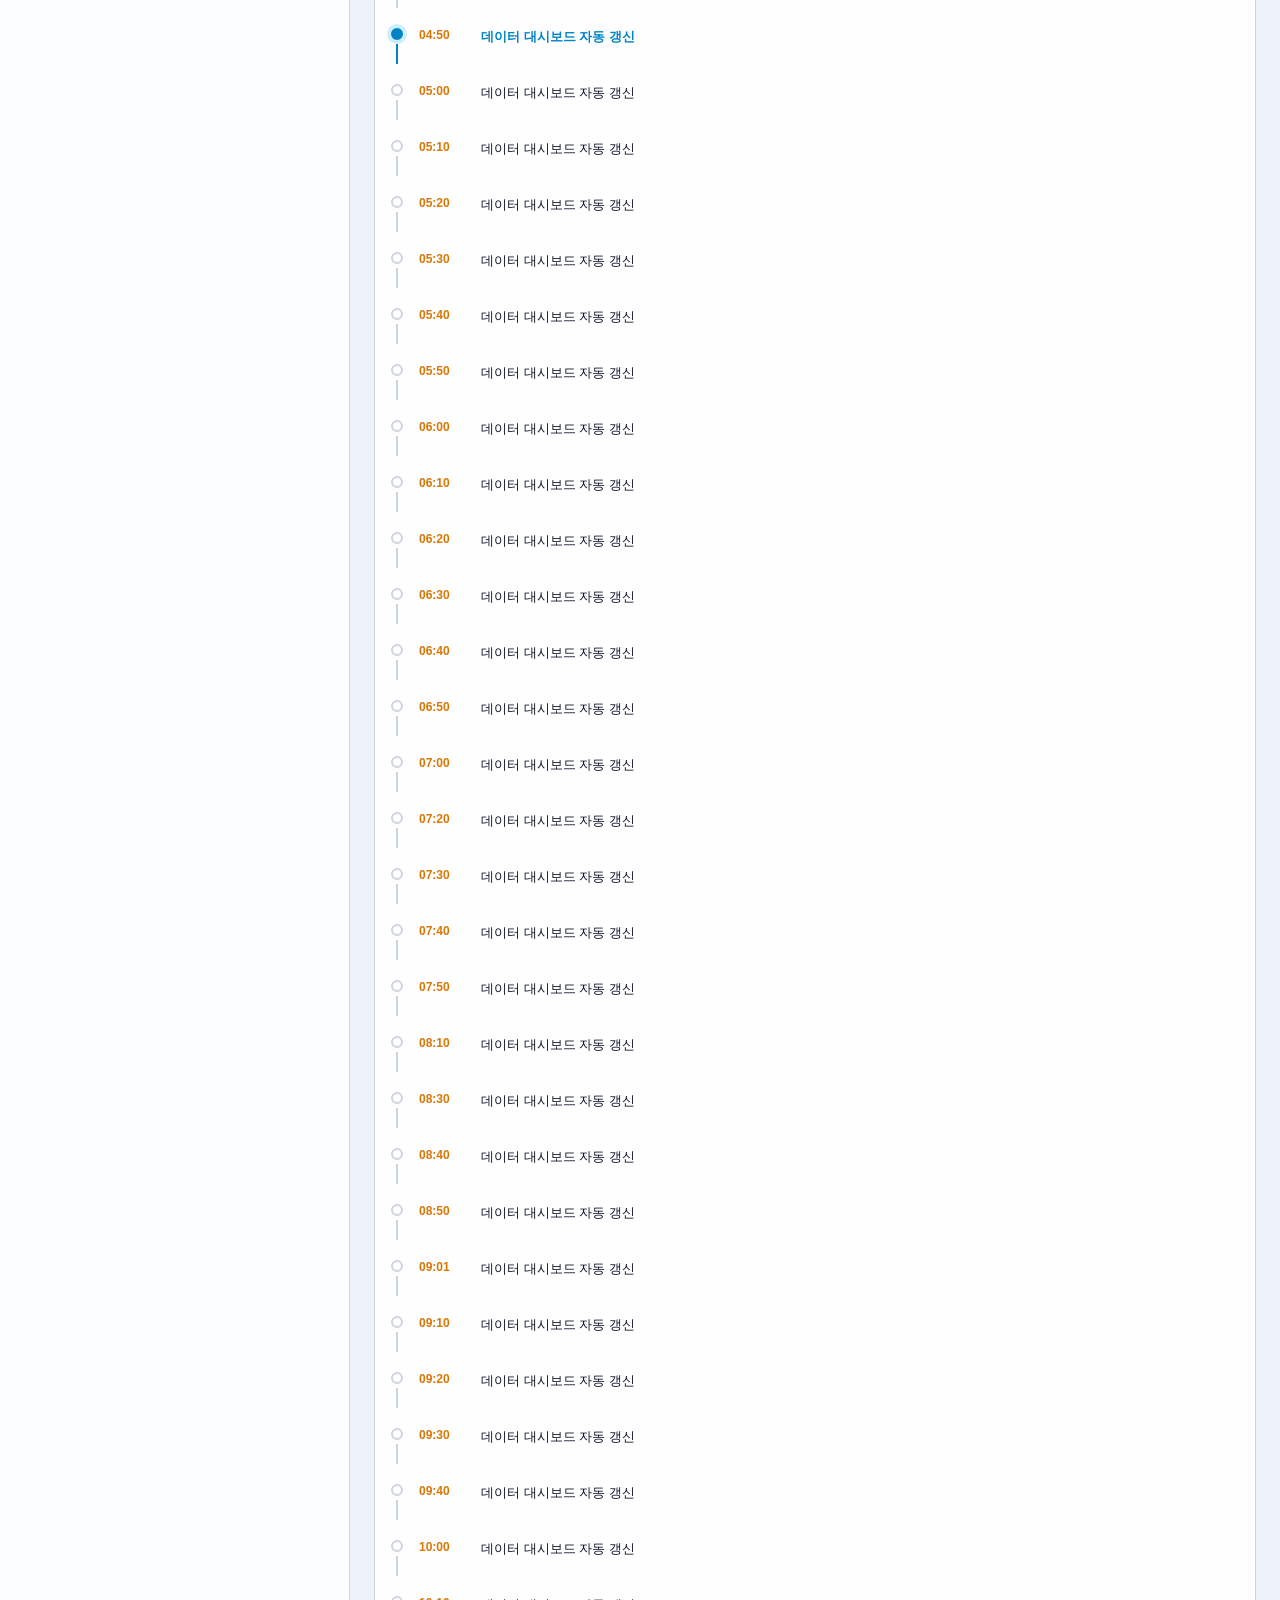
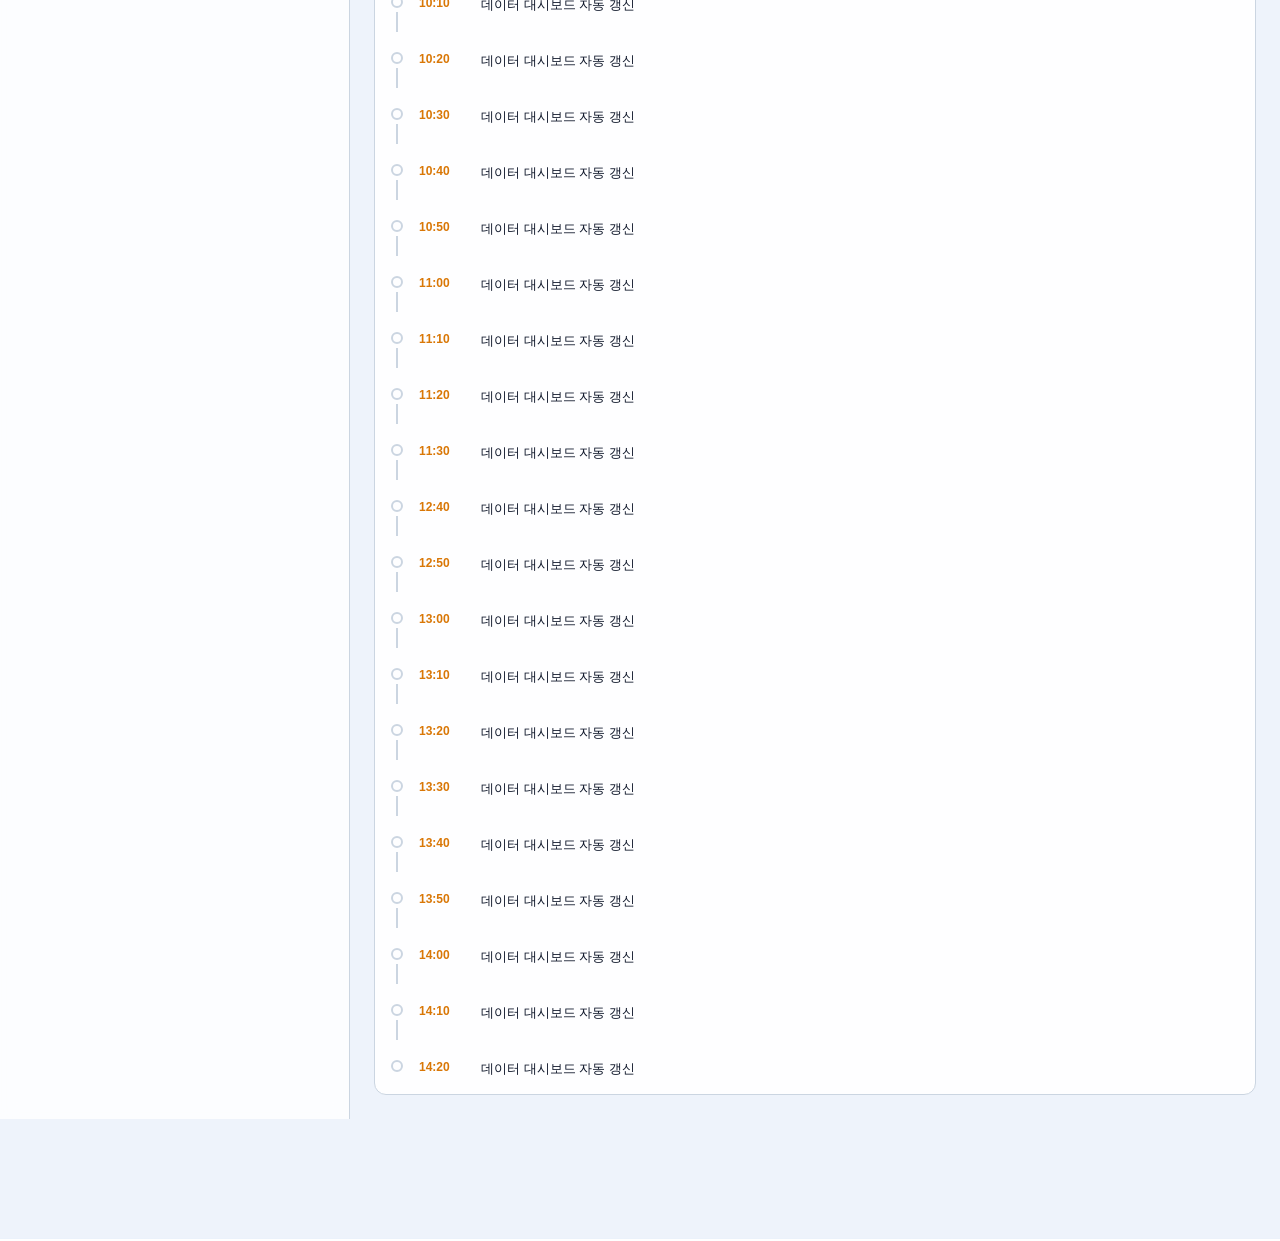
==== commit f484c87b: "fix: resolve right-column render failure from nullish precedence syntax error" ====
--- a/index.html
+++ b/index.html
@@ -114,6 +114,6 @@
 
     <nav id="agentDock" class="agent-dock" aria-label="에이전트 캐릭터 도크"></nav>
 
-    <script src="./script.js?v=20260317cost2"></script>
+    <script src="./script.js?v=20260317cost3"></script>
   </body>
 </html>
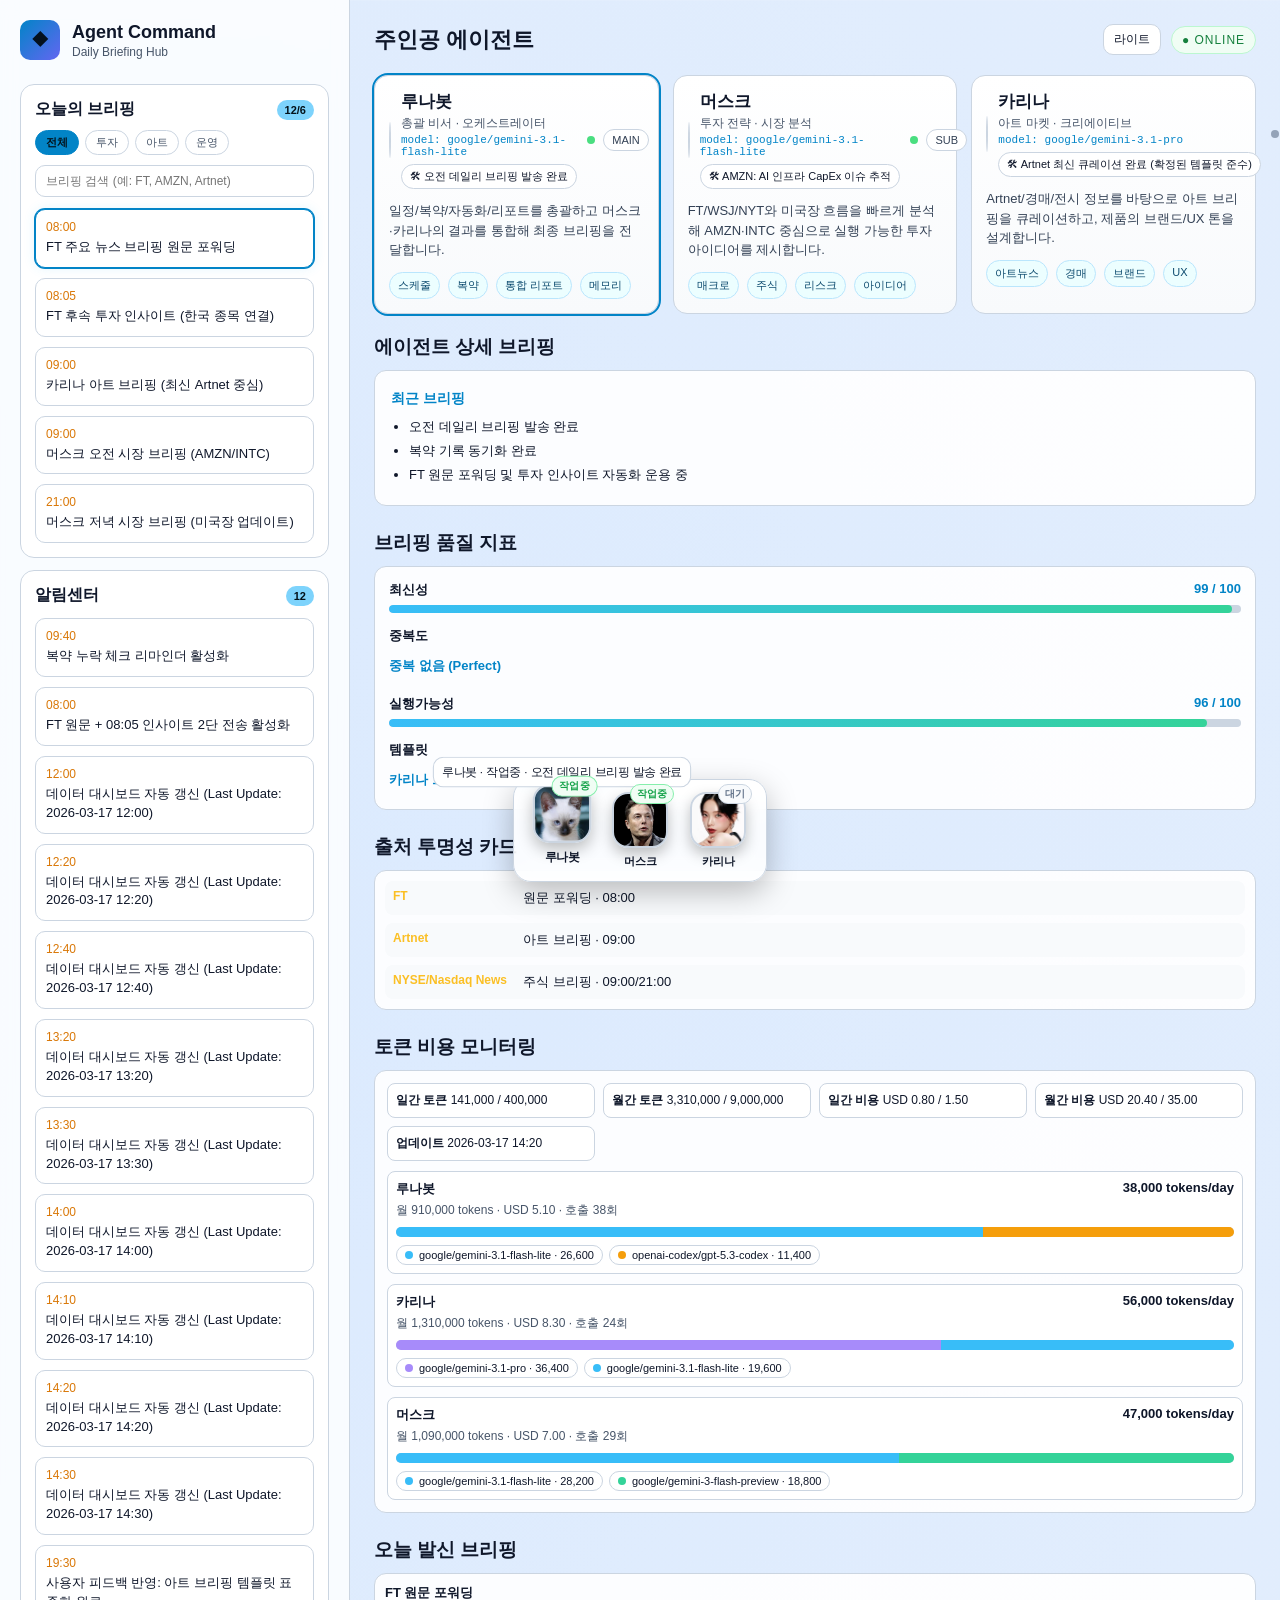
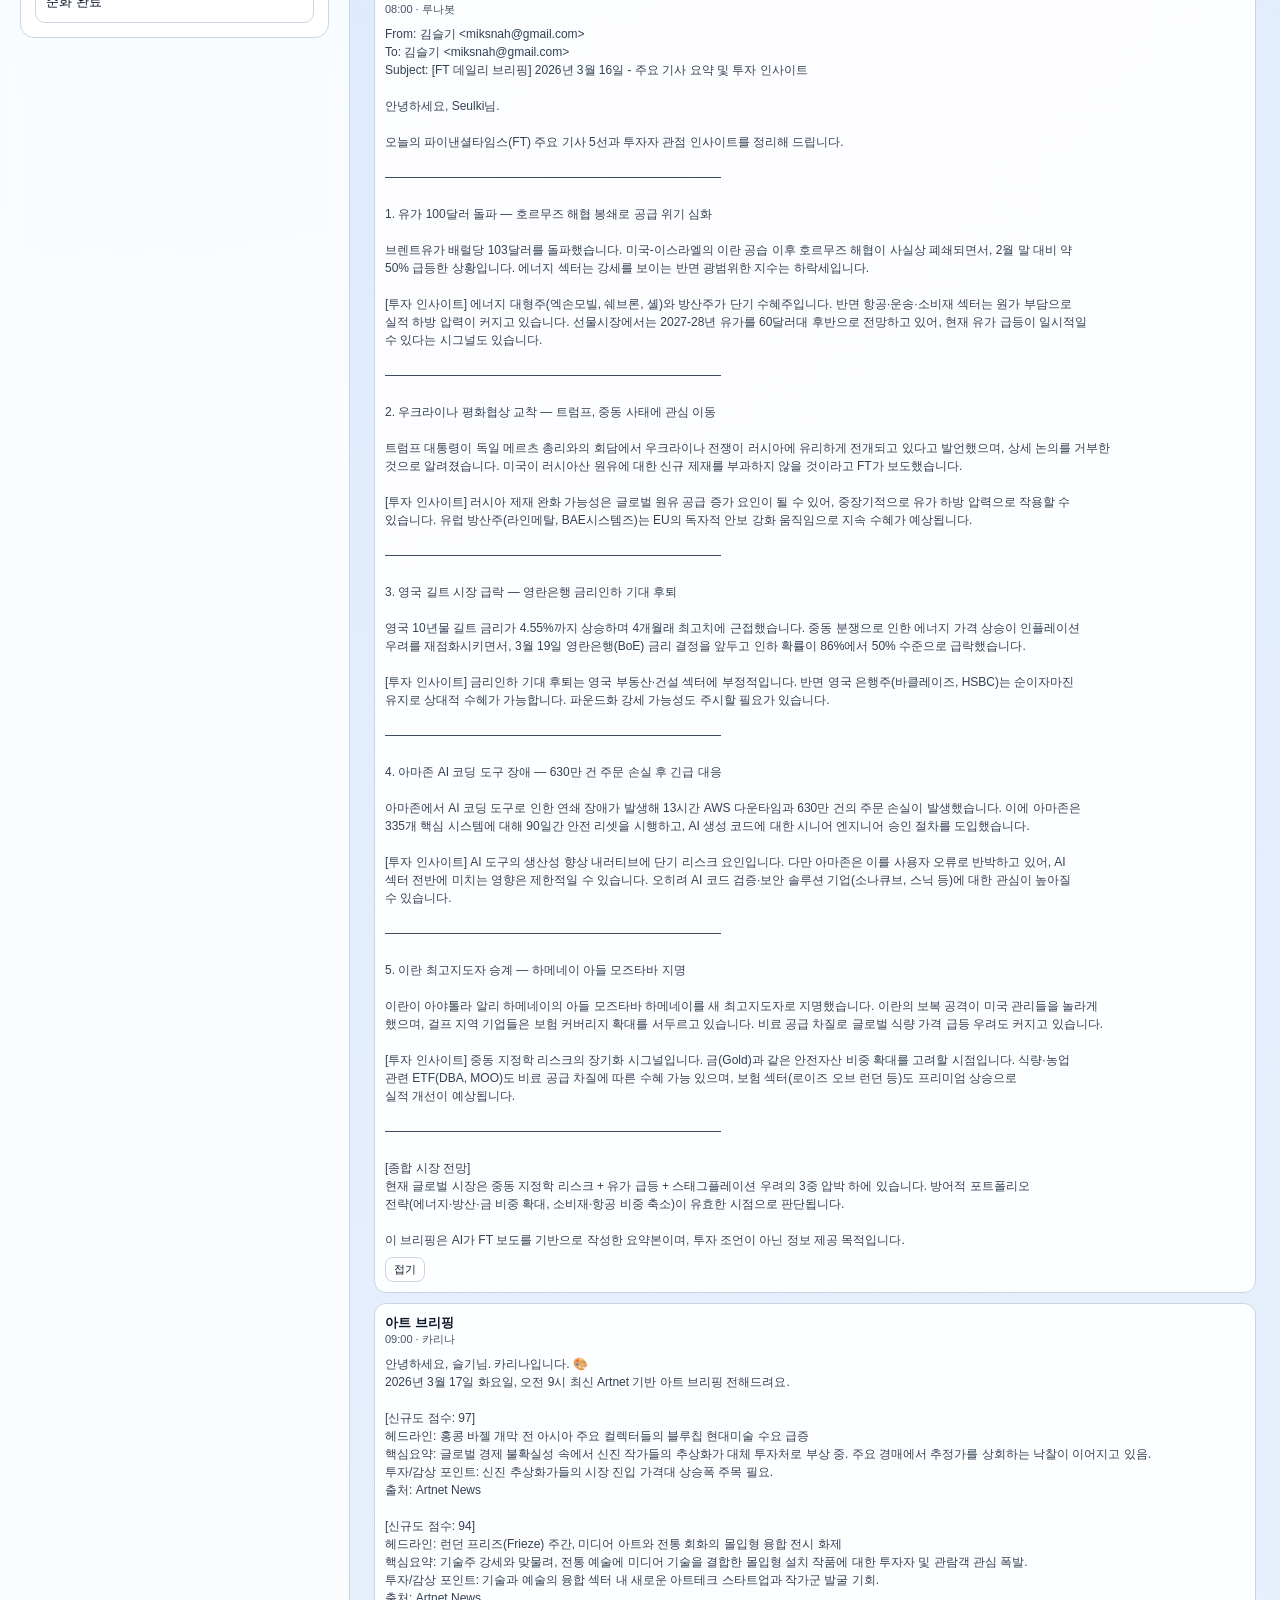
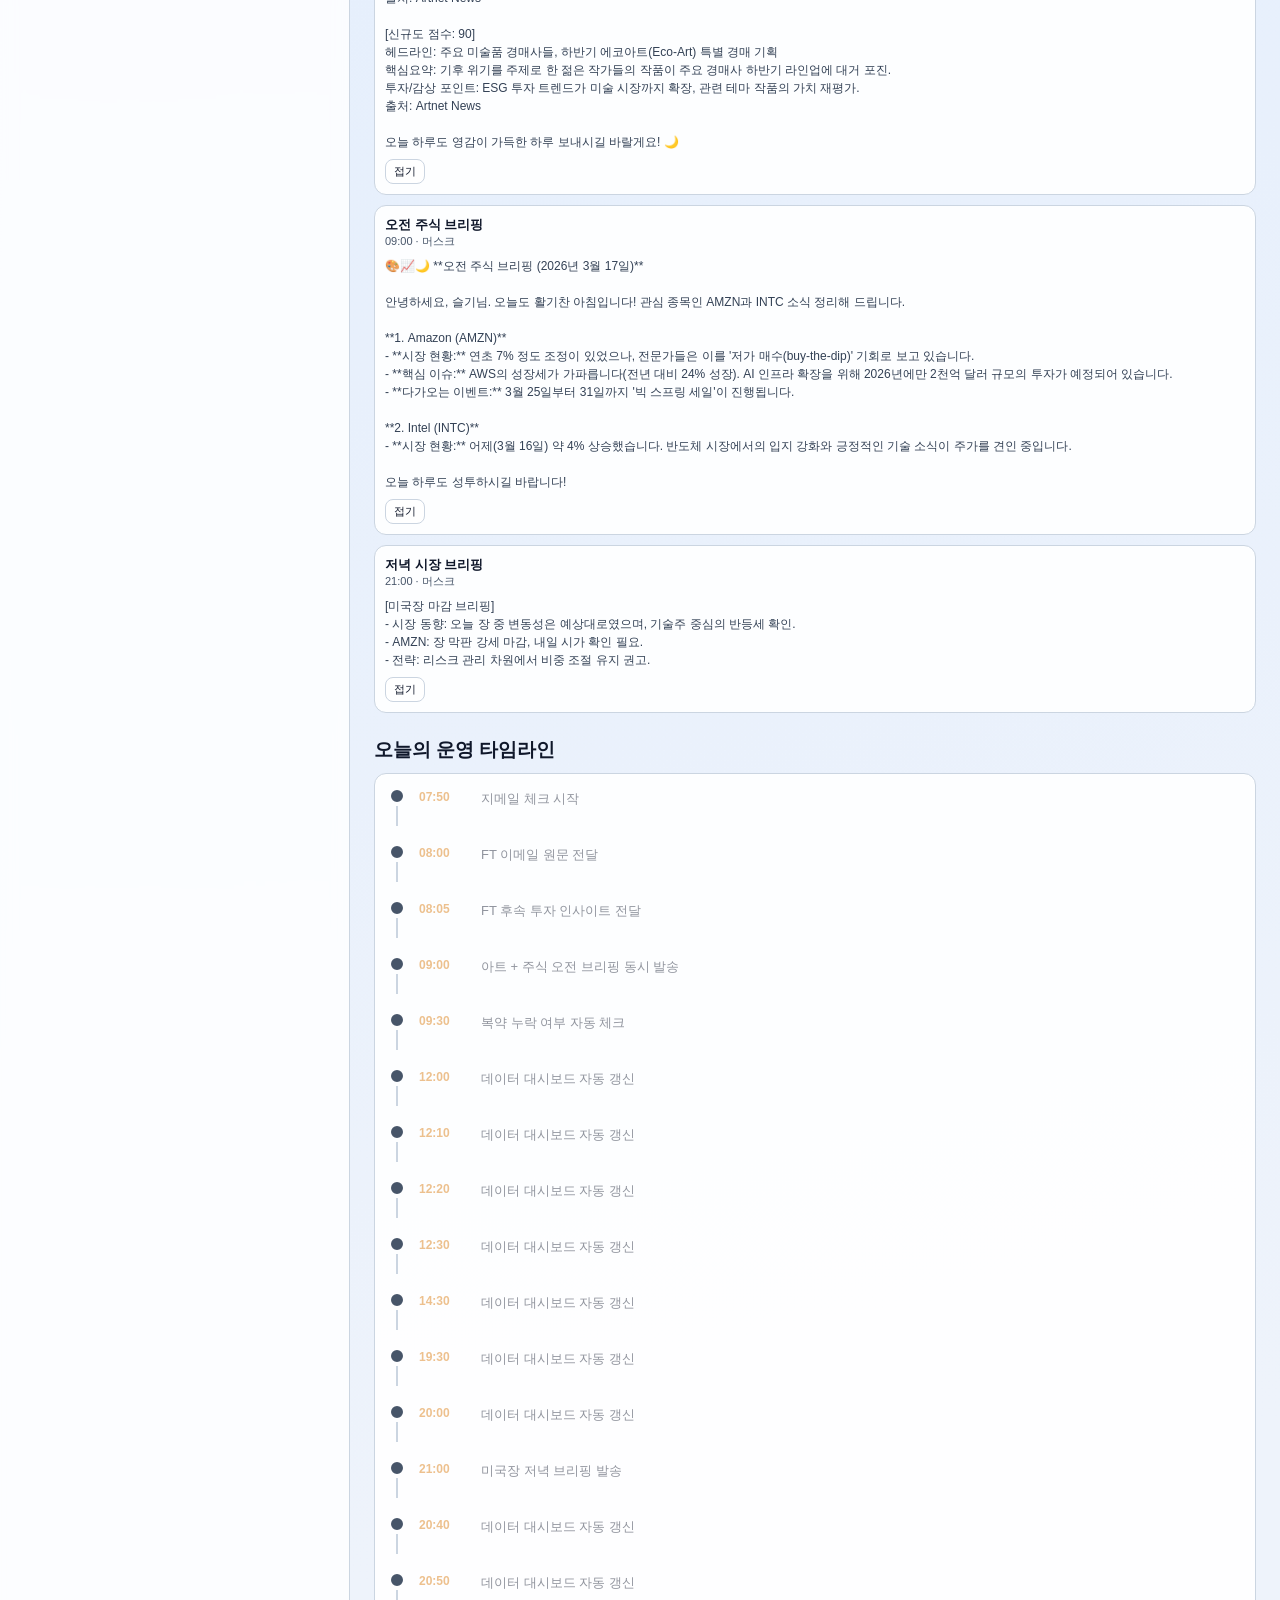
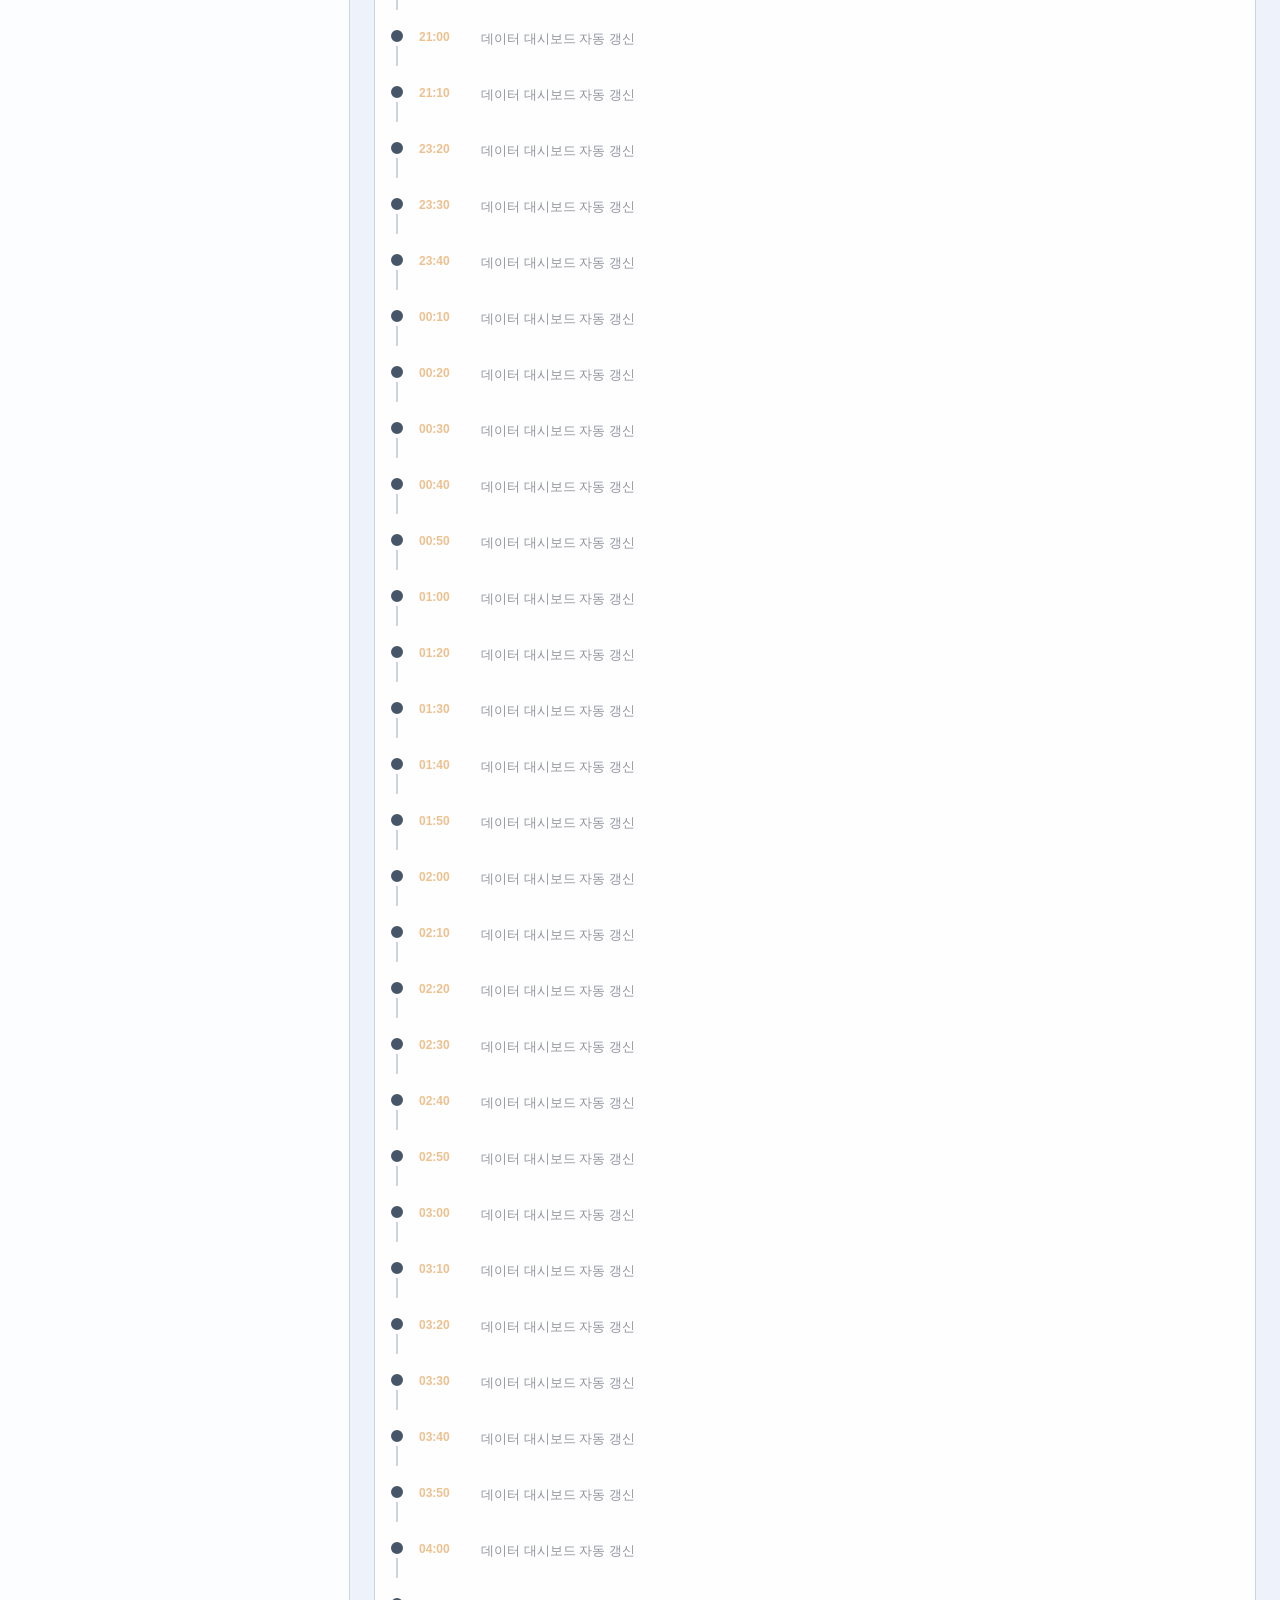
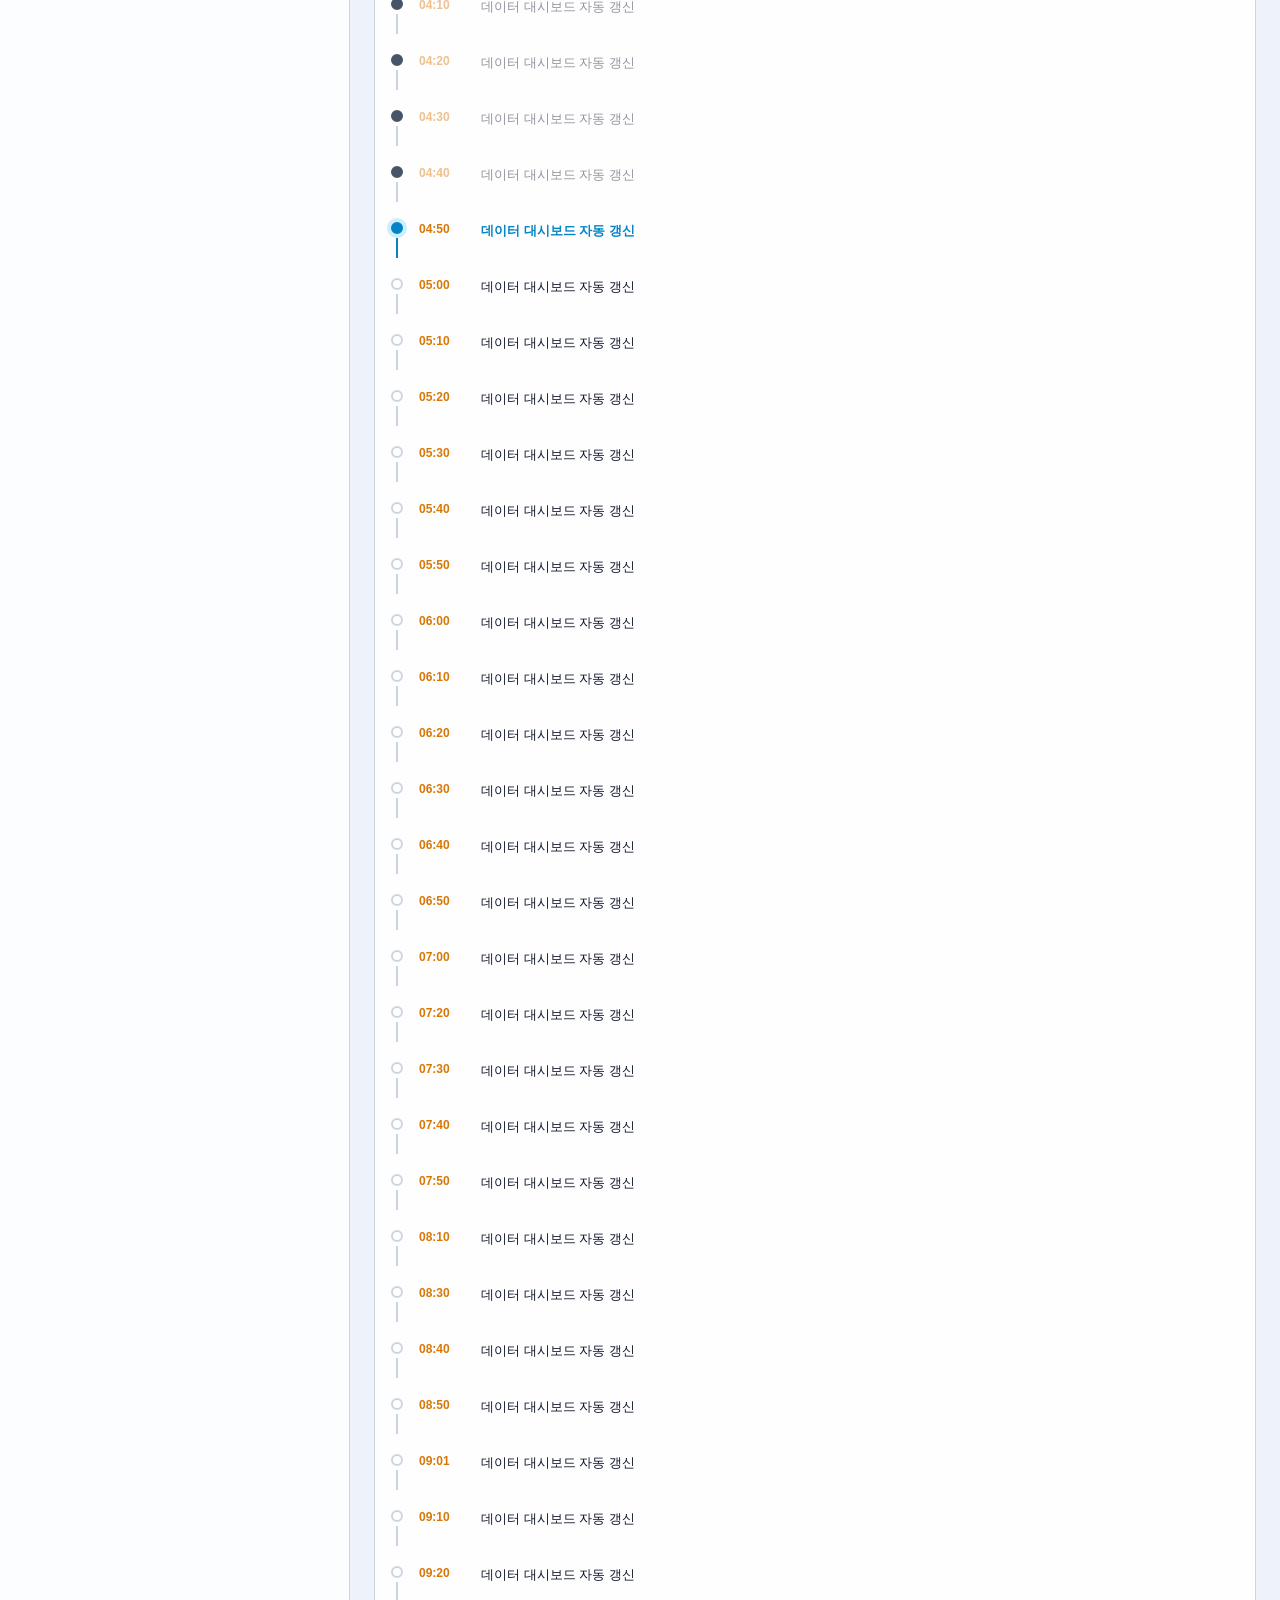
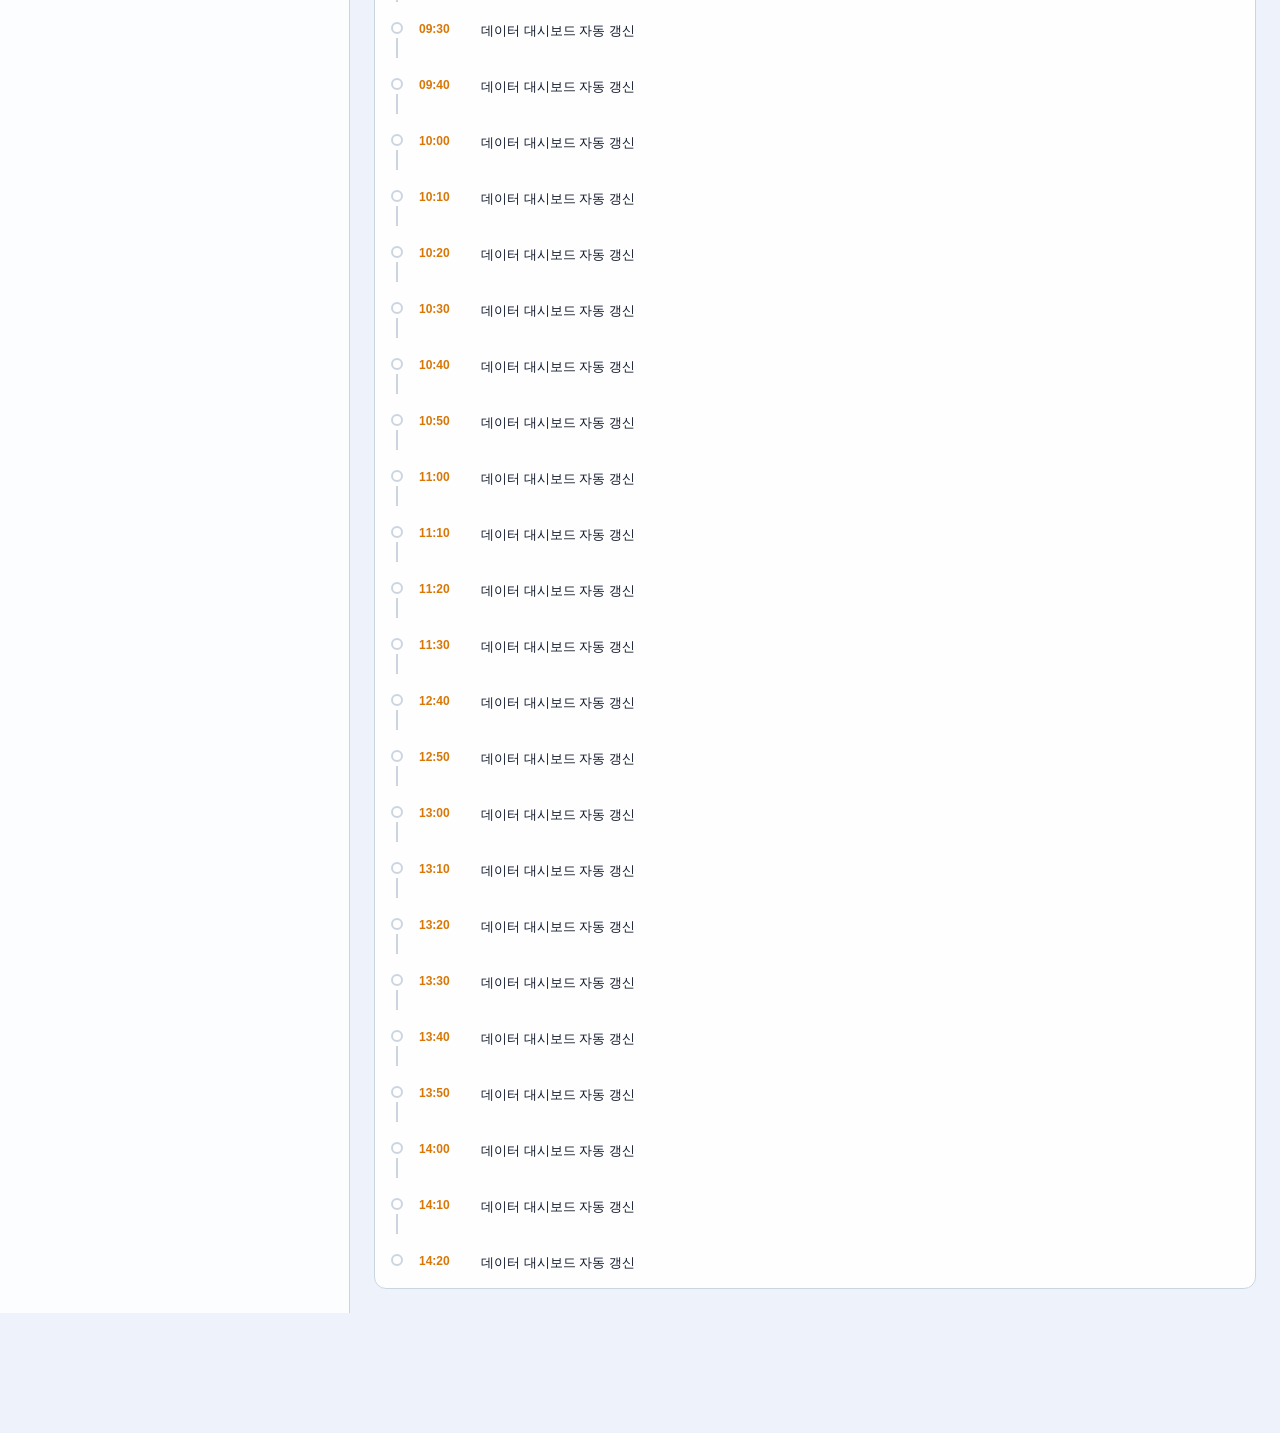
==== commit ea4411fe: "feat: add per-agent model token stacked bars in cost panel" ====
--- a/index.html
+++ b/index.html
@@ -4,7 +4,7 @@
     <meta charset="UTF-8" />
     <meta name="viewport" content="width=device-width, initial-scale=1.0" />
     <title>Agent Command Center</title>
-    <link rel="stylesheet" href="./styles.css?v=20260317cost2" />
+    <link rel="stylesheet" href="./styles.css?v=20260317modelbar1" />
   </head>
   <body>
     <div class="app">
@@ -114,6 +114,6 @@
 
     <nav id="agentDock" class="agent-dock" aria-label="에이전트 캐릭터 도크"></nav>
 
-    <script src="./script.js?v=20260317cost3"></script>
+    <script src="./script.js?v=20260317modelbar1"></script>
   </body>
 </html>
--- a/styles.css
+++ b/styles.css
@@ -436,6 +436,40 @@
   font-size: 12px;
   color: var(--muted);
 }
+.model-bar {
+  margin-top: 8px;
+  width: 100%;
+  height: 10px;
+  border-radius: 999px;
+  overflow: hidden;
+  display: flex;
+  background: var(--line);
+}
+.model-seg {
+  height: 100%;
+}
+.model-legend {
+  margin-top: 8px;
+  display: flex;
+  gap: 6px;
+  flex-wrap: wrap;
+}
+.model-chip {
+  display: inline-flex;
+  align-items: center;
+  gap: 6px;
+  font-size: 11px;
+  border: 1px solid var(--line);
+  border-radius: 999px;
+  padding: 3px 8px;
+  background: var(--card);
+}
+.model-chip i {
+  width: 8px;
+  height: 8px;
+  border-radius: 50%;
+  display: inline-block;
+}
 
 .timeline-visual {
   border: 1px solid var(--line);
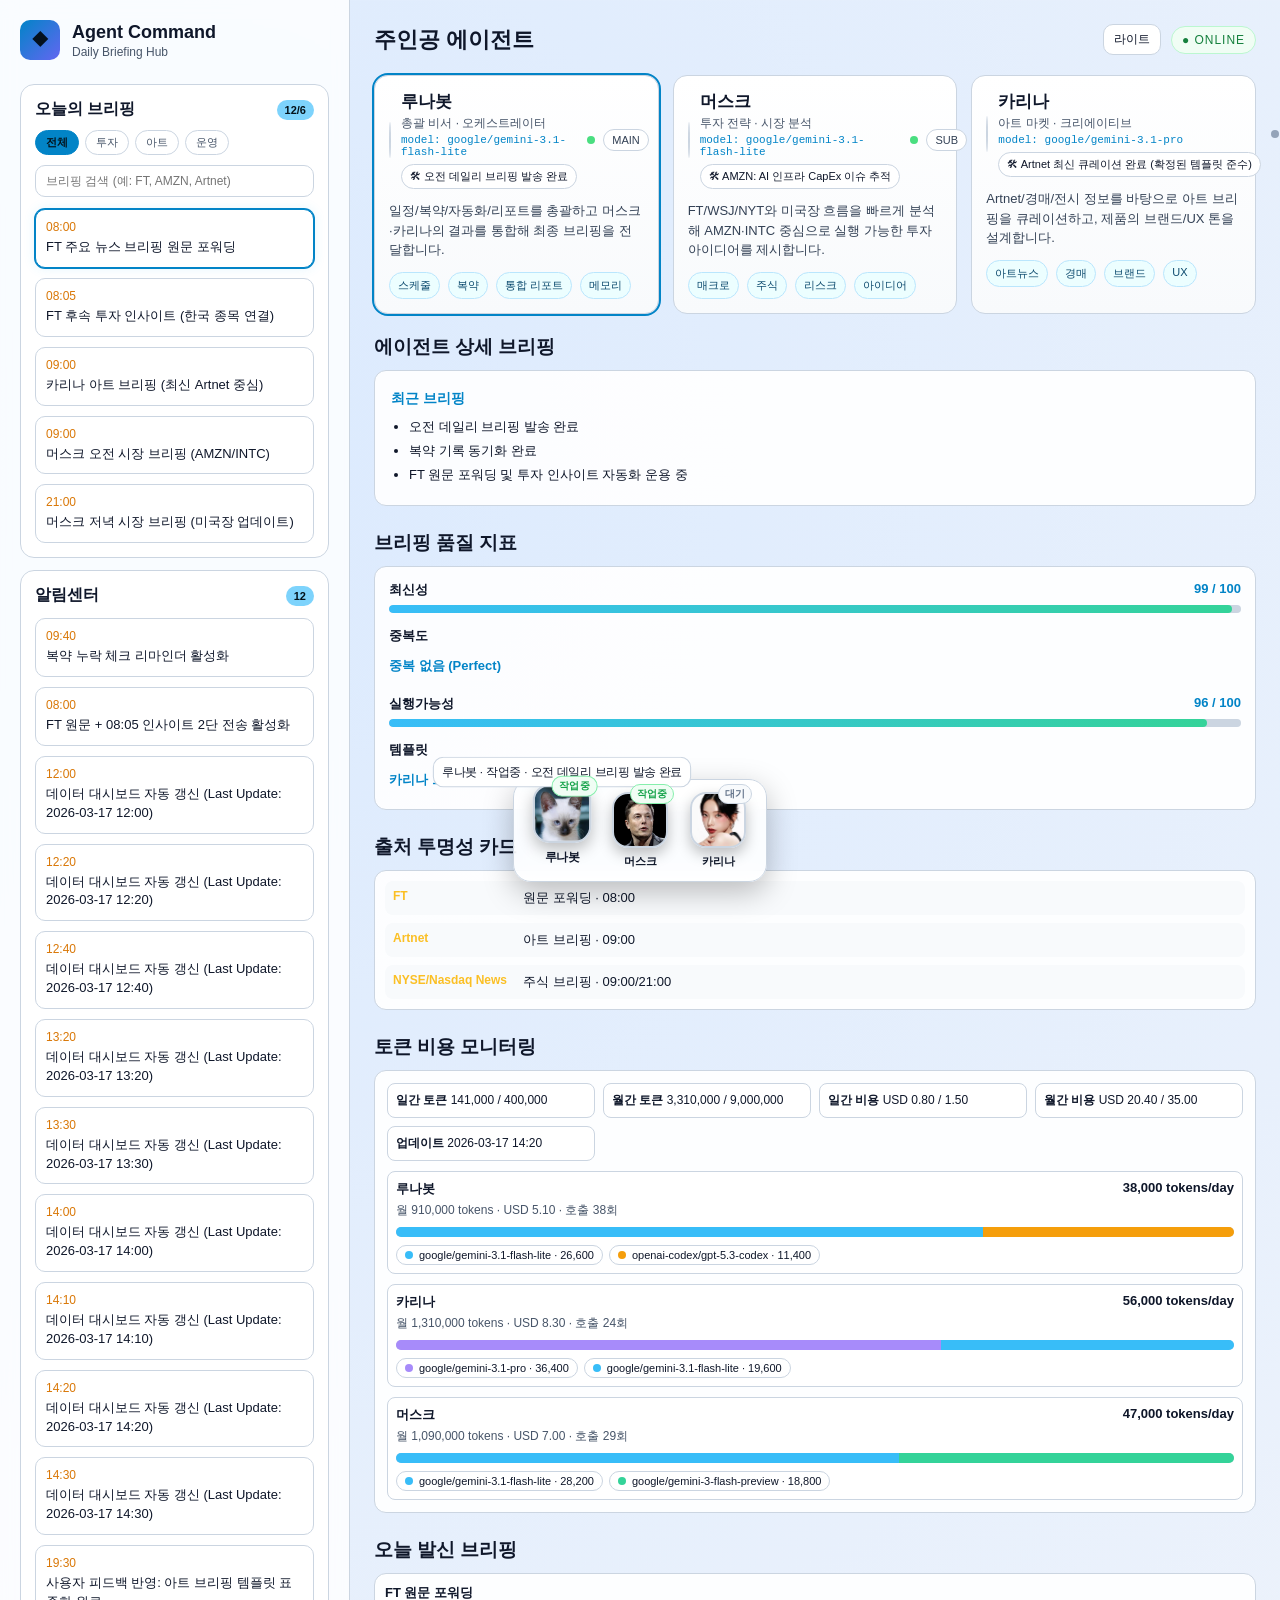
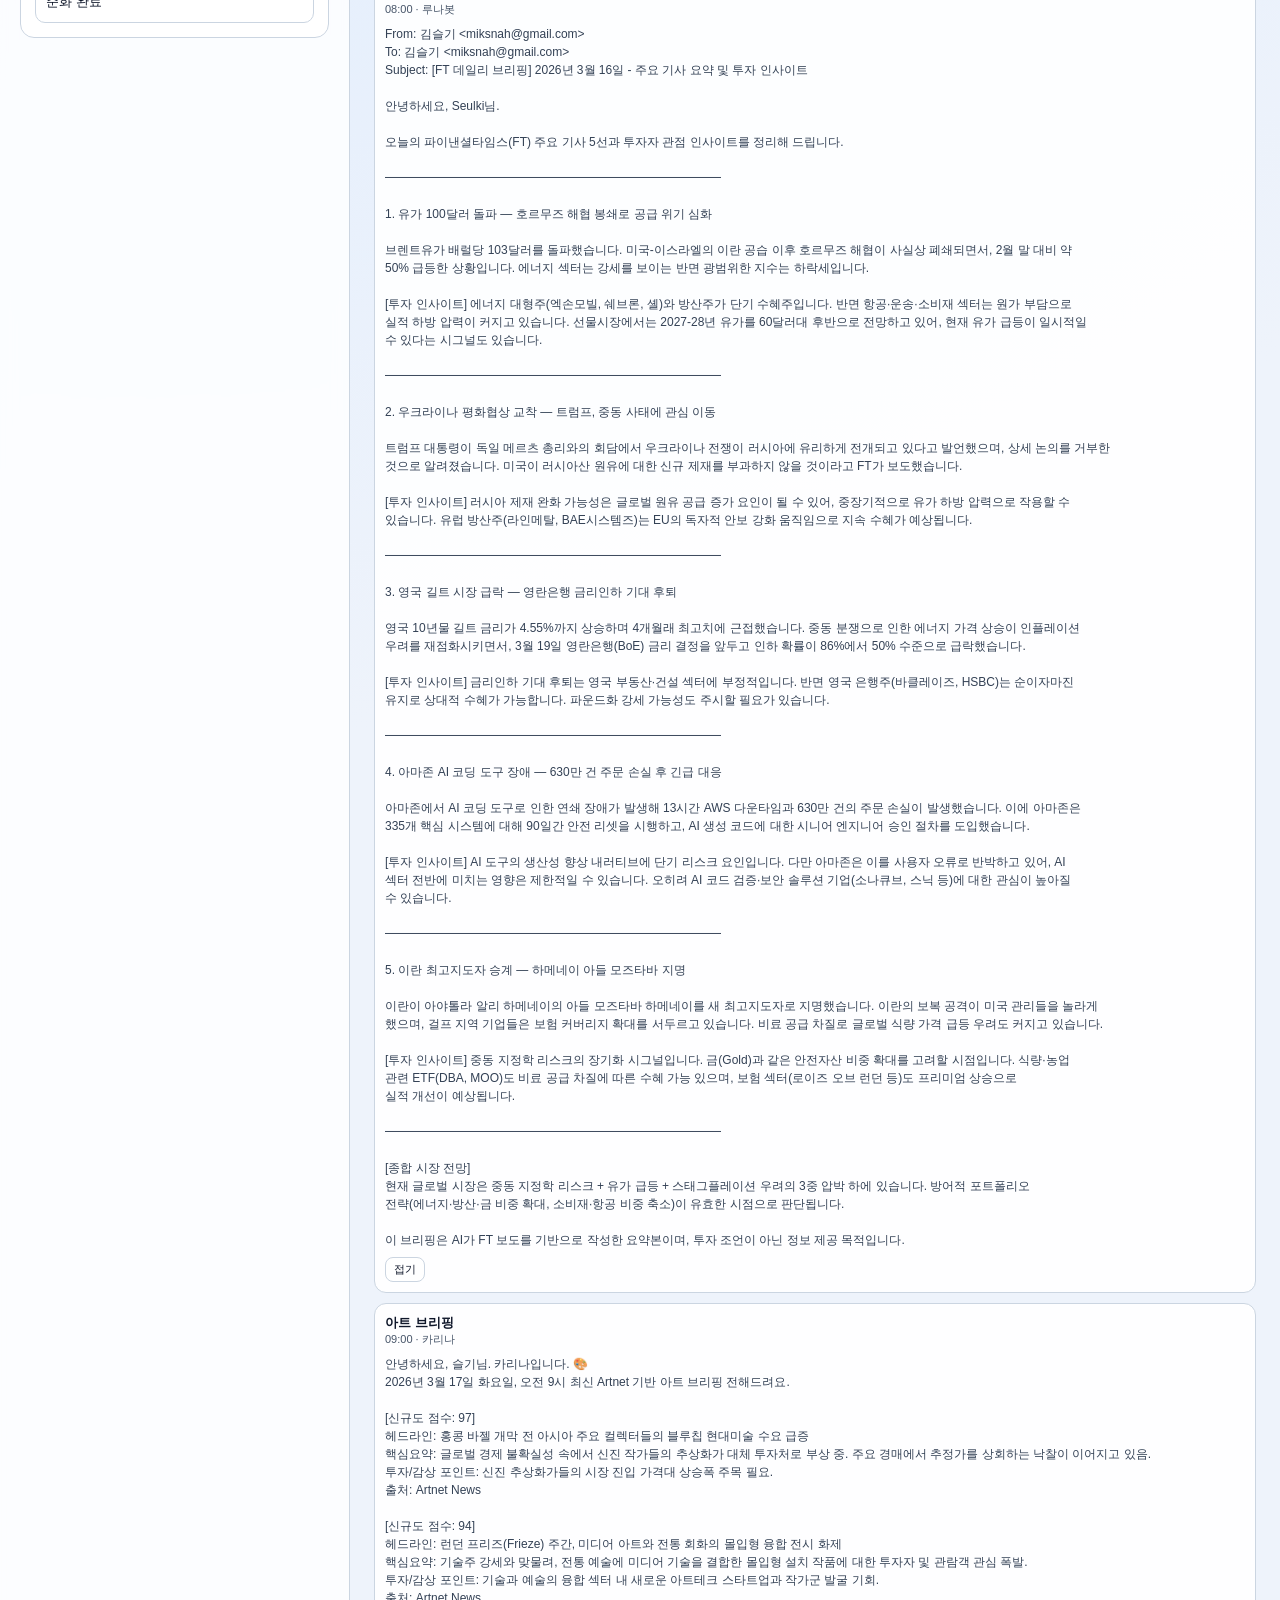
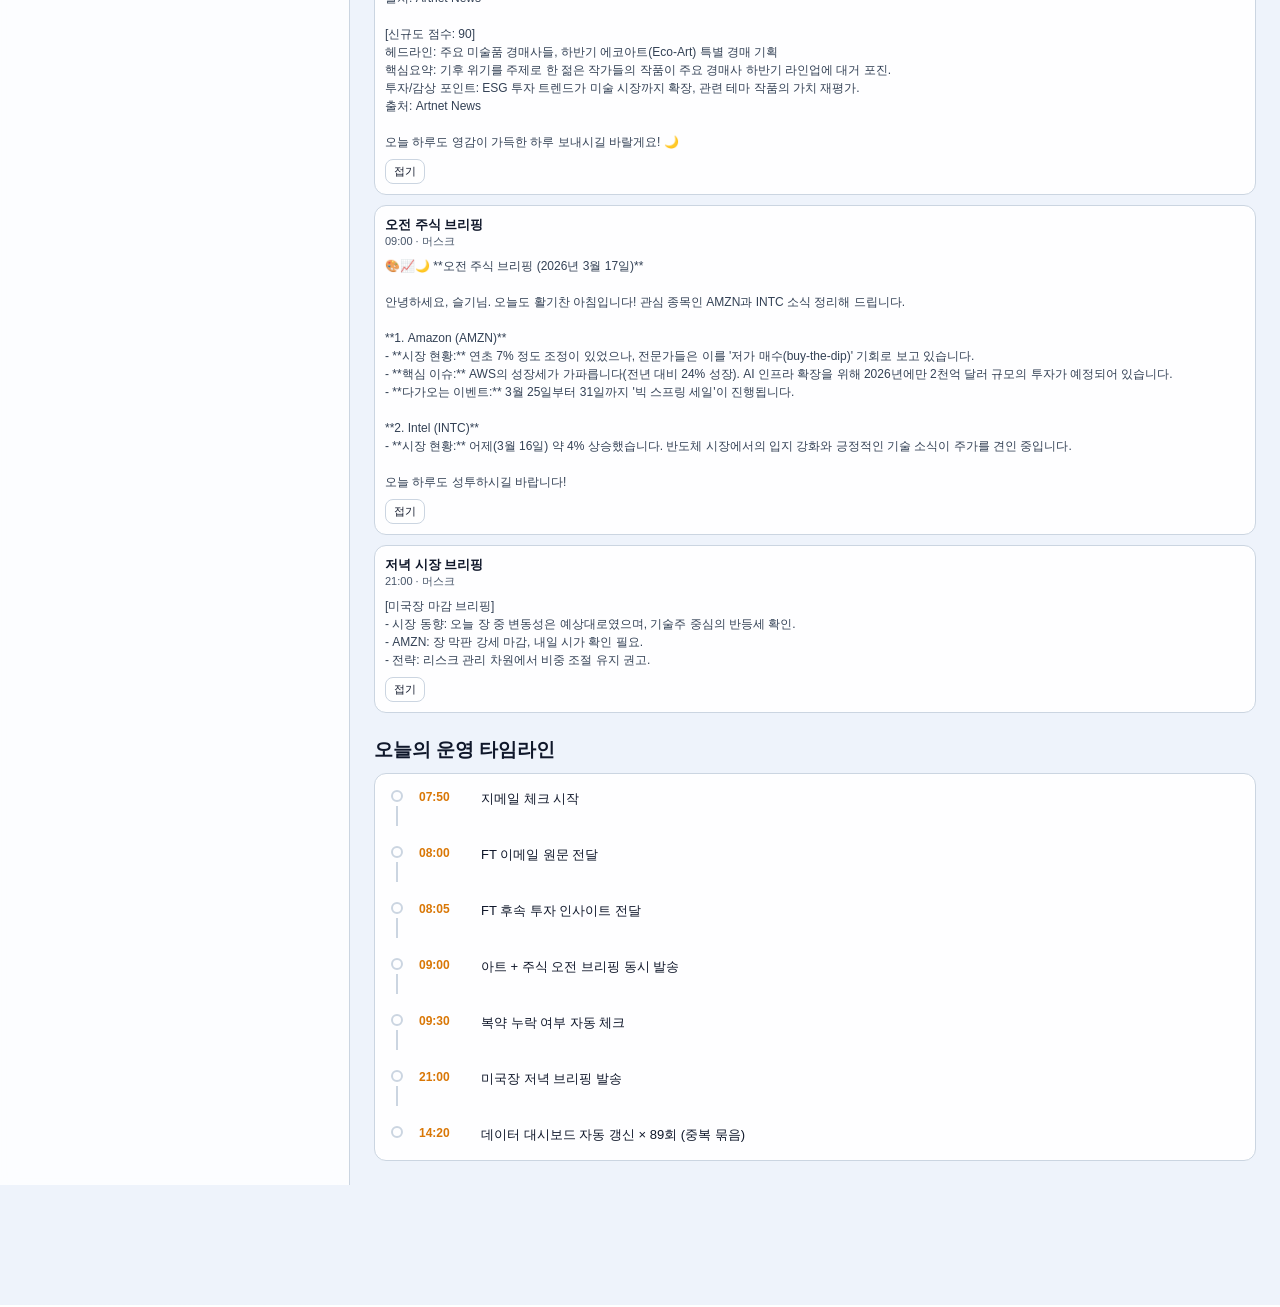
==== commit 40d8e50a: "fix: compress repetitive dashboard-refresh timeline entries" ====
--- a/index.html
+++ b/index.html
@@ -114,6 +114,6 @@
 
     <nav id="agentDock" class="agent-dock" aria-label="에이전트 캐릭터 도크"></nav>
 
-    <script src="./script.js?v=20260317modelbar1"></script>
+    <script src="./script.js?v=20260317timeline1"></script>
   </body>
 </html>
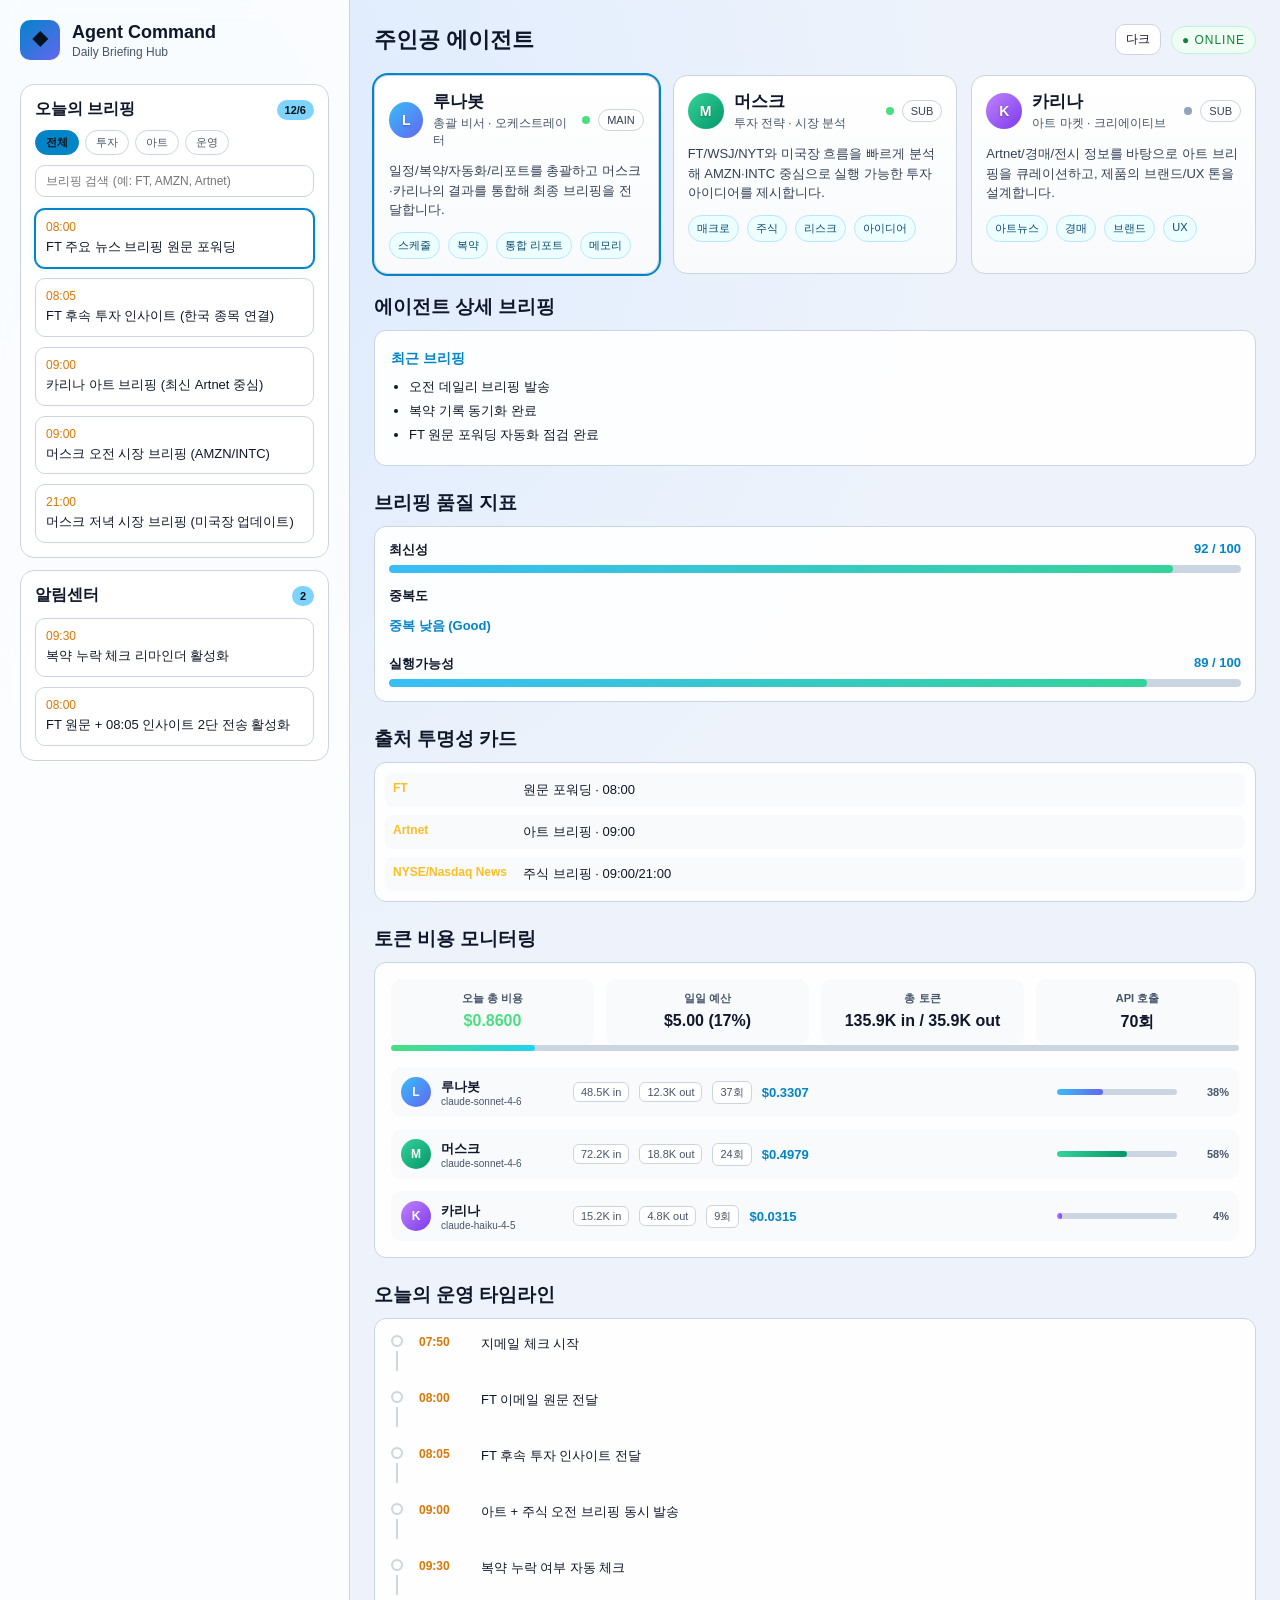
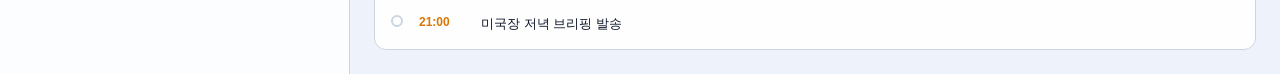
==== commit eecebc79: "feat: add token cost monitoring panel with per-agent breakdown - Track input/output tokens, API call" ====
--- a/index.html
+++ b/index.html
@@ -4,7 +4,7 @@
     <meta charset="UTF-8" />
     <meta name="viewport" content="width=device-width, initial-scale=1.0" />
     <title>Agent Command Center</title>
-    <link rel="stylesheet" href="./styles.css?v=20260317modelbar1" />
+    <link rel="stylesheet" href="./styles.css" />
   </head>
   <body>
     <div class="app">
@@ -74,12 +74,10 @@
 
           <section class="timeline-wrap" aria-label="토큰 비용 모니터링">
             <h3>토큰 비용 모니터링</h3>
-            <div id="costBoard" class="cost-board"></div>
-          </section>
-
-          <section class="timeline-wrap" aria-label="오늘 발신 브리핑">
-            <h3>오늘 발신 브리핑</h3>
-            <div id="dailyReports" class="report-list"></div>
+            <div id="tokenBoard" class="token-board">
+              <div class="token-summary" id="tokenSummary"></div>
+              <div class="token-agents" id="tokenAgents"></div>
+            </div>
           </section>
 
           <section class="timeline-wrap" aria-label="운영 타임라인">
@@ -99,8 +97,6 @@
           <div>
             <h3 class="name"></h3>
             <p class="role"></p>
-            <p class="model"></p>
-            <button class="task-btn" type="button" aria-label="현재 작업"></button>
           </div>
           <div class="card-top-right">
             <span class="agent-status-dot" aria-label="에이전트 상태"></span>
@@ -112,8 +108,6 @@
       </article>
     </template>
 
-    <nav id="agentDock" class="agent-dock" aria-label="에이전트 캐릭터 도크"></nav>
-
-    <script src="./script.js?v=20260317timeline1"></script>
+    <script src="./script.js"></script>
   </body>
 </html>
--- a/styles.css
+++ b/styles.css
@@ -67,7 +67,6 @@
   font-family: Inter, Pretendard, -apple-system, BlinkMacSystemFont, "Segoe UI", sans-serif;
   color: var(--text);
   background: radial-gradient(circle at 10% 10%, var(--gradient-start) 0%, var(--bg) 45%);
-  padding-bottom: 120px;
 }
 
 .app {
@@ -245,12 +244,6 @@
   width: 36px; height: 36px; border-radius: 50%;
   display: grid; place-items: center;
   position: relative;
-  background: linear-gradient(135deg, #38bdf8, #f59e0b);
-  background-size: cover;
-  background-position: center;
-}
-.avatar.has-img {
-  border: 1px solid var(--line);
 }
 .avatar-initial {
   font-size: 14px; font-weight: 800; color: #fff;
@@ -280,21 +273,6 @@
 
 .name { margin: 0; font-size: 17px; }
 .role { margin: 2px 0 0; font-size: 12px; color: var(--muted); }
-.model { margin: 2px 0 0; font-size: 11px; color: var(--accent); font-family: "JetBrains Mono", ui-monospace, Menlo, monospace; }
-.task-btn {
-  margin-top: 6px;
-  max-width: 280px;
-  border: 1px solid var(--line);
-  border-radius: 999px;
-  background: var(--item-bg);
-  color: var(--text);
-  font-size: 11px;
-  padding: 4px 8px;
-  text-align: left;
-  overflow: hidden;
-  text-overflow: ellipsis;
-  white-space: nowrap;
-}
 .mode {
   font-size: 11px;
   border: 1px solid var(--mode-border);
@@ -399,78 +377,6 @@
 .timeline-wrap { margin-top: 24px; }
 .timeline-wrap h3 { margin: 0 0 10px; }
 
-.cost-board {
-  border: 1px solid var(--line);
-  border-radius: 12px;
-  padding: 12px;
-  background: var(--detail-bg);
-  display: grid;
-  gap: 10px;
-}
-.cost-summary {
-  display: grid;
-  grid-template-columns: repeat(auto-fit, minmax(170px, 1fr));
-  gap: 8px;
-  font-size: 12px;
-}
-.cost-summary > div {
-  border: 1px solid var(--line);
-  border-radius: 8px;
-  padding: 8px;
-  background: var(--item-bg);
-}
-.cost-item {
-  border: 1px solid var(--line);
-  border-radius: 8px;
-  padding: 8px;
-  background: var(--item-bg);
-}
-.cost-head {
-  display: flex;
-  justify-content: space-between;
-  font-size: 13px;
-  font-weight: 700;
-}
-.cost-sub {
-  margin-top: 4px;
-  font-size: 12px;
-  color: var(--muted);
-}
-.model-bar {
-  margin-top: 8px;
-  width: 100%;
-  height: 10px;
-  border-radius: 999px;
-  overflow: hidden;
-  display: flex;
-  background: var(--line);
-}
-.model-seg {
-  height: 100%;
-}
-.model-legend {
-  margin-top: 8px;
-  display: flex;
-  gap: 6px;
-  flex-wrap: wrap;
-}
-.model-chip {
-  display: inline-flex;
-  align-items: center;
-  gap: 6px;
-  font-size: 11px;
-  border: 1px solid var(--line);
-  border-radius: 999px;
-  padding: 3px 8px;
-  background: var(--card);
-}
-.model-chip i {
-  width: 8px;
-  height: 8px;
-  border-radius: 50%;
-  display: inline-block;
-}
-
 .timeline-visual {
   border: 1px solid var(--line);
   border-radius: 12px;
@@ -534,139 +440,145 @@
 .tl-item.past .tl-label { opacity: 0.45; }
 .tl-item.current .tl-label { font-weight: 600; color: var(--accent); }
 
+/* ── Token Usage Monitor ── */
+.token-board {
+  border: 1px solid var(--line);
+  border-radius: 12px;
+  padding: 16px;
+  background: var(--detail-bg);
+  display: flex;
+  flex-direction: column;
+  gap: 16px;
+}
+
+.token-summary-row {
+  display: grid;
+  grid-template-columns: repeat(4, 1fr);
+  gap: 12px;
+}
+.token-stat-box {
+  background: var(--timeline-item-bg);
+  border-radius: 10px;
+  padding: 12px;
+  text-align: center;
+}
+.token-stat-label {
+  font-size: 11px;
+  color: var(--muted);
+  margin-bottom: 6px;
+  font-weight: 600;
+}
+.token-stat-value {
+  font-size: 16px;
+  font-weight: 700;
+  color: var(--text);
+}
+.token-stat-value.cost-ok { color: #4ade80; }
+.token-stat-value.cost-warn { color: #fbbf24; }
+.token-stat-value.cost-over { color: #f87171; }
+
+.token-budget-track {
+  height: 6px;
+  border-radius: 999px;
+  background: var(--line);
+  overflow: hidden;
+}
+.token-budget-fill {
+  height: 100%;
+  border-radius: 999px;
+  transition: width 0.8s ease;
+}
+.token-budget-fill.ok { background: linear-gradient(90deg, #4ade80, #22d3ee); }
+.token-budget-fill.warn { background: linear-gradient(90deg, #fbbf24, #f59e0b); }
+.token-budget-fill.over { background: linear-gradient(90deg, #f87171, #ef4444); }
+
+.token-agents {
+  display: flex;
+  flex-direction: column;
+  gap: 12px;
+}
+.token-agent-row {
+  display: grid;
+  grid-template-columns: 160px 1fr 120px 40px;
+  align-items: center;
+  gap: 12px;
+  padding: 10px;
+  border-radius: 10px;
+  background: var(--timeline-item-bg);
+}
+.token-agent-info {
+  display: flex;
+  align-items: center;
+  gap: 10px;
+}
+.token-agent-avatar {
+  width: 30px;
+  height: 30px;
+  border-radius: 50%;
+  display: grid;
+  place-items: center;
+  font-size: 12px;
+  font-weight: 800;
+  color: #fff;
+}
+.token-agent-avatar[data-id="luna"] { background: linear-gradient(135deg, #38bdf8, #6366f1); }
+.token-agent-avatar[data-id="musku"] { background: linear-gradient(135deg, #34d399, #059669); }
+.token-agent-avatar[data-id="kurina"] { background: linear-gradient(135deg, #c084fc, #7c3aed); }
+
+.token-agent-name {
+  font-size: 13px;
+  font-weight: 600;
+}
+.token-agent-model {
+  font-size: 10px;
+  color: var(--muted);
+}
+.token-agent-stats {
+  display: flex;
+  gap: 10px;
+  align-items: center;
+  flex-wrap: wrap;
+}
+.token-agent-stat {
+  font-size: 11px;
+  color: var(--muted);
+  background: var(--card);
+  padding: 3px 7px;
+  border-radius: 6px;
+  border: 1px solid var(--line);
+}
+.token-agent-cost {
+  font-size: 13px;
+  font-weight: 700;
+  color: var(--accent);
+}
+
+.token-prop-track {
+  height: 6px;
+  border-radius: 999px;
+  background: var(--line);
+  overflow: hidden;
+}
+.token-prop-fill {
+  height: 100%;
+  border-radius: 999px;
+  transition: width 0.6s ease;
+}
+.token-prop-fill[data-id="luna"] { background: linear-gradient(90deg, #38bdf8, #6366f1); }
+.token-prop-fill[data-id="musku"] { background: linear-gradient(90deg, #34d399, #059669); }
+.token-prop-fill[data-id="kurina"] { background: linear-gradient(90deg, #c084fc, #7c3aed); }
+
+.token-prop-pct {
+  font-size: 11px;
+  font-weight: 700;
+  color: var(--muted);
+  text-align: right;
+}
+
 /* ── Responsive ── */
-/* ── Daily report list (collapsible) ── */
-.report-list { display: grid; gap: 10px; }
-.report-item {
-  border: 1px solid var(--line);
-  border-radius: 12px;
-  background: var(--detail-bg);
-  padding: 10px;
-}
-.report-head {
-  display:flex; align-items:center; justify-content:space-between; gap:10px;
-}
-.report-title { font-size: 13px; font-weight: 700; color: var(--text); }
-.report-meta { font-size: 11px; color: var(--muted); }
-.report-body {
-  margin-top: 8px;
-  font-size: 12px;
-  color: var(--desc-color);
-  line-height: 1.5;
-  white-space: pre-wrap;
-}
-.report-body.clamped {
-  display: -webkit-box;
-  -webkit-line-clamp: 3;
-  -webkit-box-orient: vertical;
-  overflow: hidden;
-}
-.report-toggle {
-  margin-top: 8px;
-  border: 1px solid var(--line);
-  border-radius: 8px;
-  background: var(--item-bg);
-  color: var(--text);
-  font-size: 11px;
-  padding: 4px 8px;
-  cursor: pointer;
-}
-
-/* ── Character Dock (desktop fixed) ── */
-.agent-dock {
-  position: fixed;
-  left: 50%;
-  bottom: 18px;
-  transform: translateX(-50%);
-  z-index: 60;
-  display: flex;
-  gap: 14px;
-  padding: 12px 16px;
-  border: 1px solid var(--line);
-  border-radius: 18px;
-  background: color-mix(in oklab, var(--panel-bg) 92%, transparent);
-  backdrop-filter: blur(10px);
-  box-shadow: 0 10px 30px rgba(0,0,0,0.25);
-}
-
-.dock-item {
-  position: relative;
-  width: 64px;
-  display: grid;
-  justify-items: center;
-  gap: 6px;
-  cursor: pointer;
-  transition: transform .2s ease;
-  border: 0;
-  background: transparent;
-  color: inherit;
-  padding: 0;
-}
-.dock-item:hover { transform: translateY(-8px) scale(1.08); }
-.dock-item.active { transform: translateY(-6px) scale(1.05); }
-
-.dock-avatar {
-  width: 56px;
-  height: 56px;
-  border-radius: 16px;
-  border: 2px solid var(--line);
-  background-size: cover;
-  background-position: center;
-  box-shadow: 0 6px 14px rgba(0,0,0,.25);
-}
-
-.dock-name {
-  font-size: 11px;
-  color: var(--text);
-  font-weight: 700;
-}
-
-.dock-status {
-  position: absolute;
-  top: -8px;
-  right: -2px;
-  font-size: 10px;
-  font-weight: 700;
-  padding: 2px 6px;
-  border-radius: 999px;
-  border: 1px solid var(--line);
-  background: var(--card);
-  color: var(--muted);
-}
-.dock-status.working { color: #16a34a; border-color: #86efac; background: #f0fdf4; }
-.dock-status.idle { color: #64748b; background: #f8fafc; }
-
-.dock-bubble {
-  position: absolute;
-  bottom: 74px;
-  white-space: nowrap;
-  font-size: 11px;
-  padding: 6px 8px;
-  border-radius: 10px;
-  border: 1px solid var(--line);
-  background: var(--card);
-  color: var(--text);
-  opacity: 0;
-  pointer-events: none;
-  transform: translateY(6px);
-  transition: all .18s ease;
-}
-.dock-item.active .dock-bubble {
-  opacity: 1;
-  transform: translateY(0);
-}
-
 @media (max-width: 980px) {
-  body { padding-bottom: 96px; }
   .app { grid-template-columns: 1fr; }
   .sidebar { border-right: none; border-bottom: 1px solid var(--line); }
-  .agent-dock {
-    width: calc(100% - 20px);
-    left: 10px;
-    transform: none;
-    justify-content: space-around;
-    bottom: 10px;
-    padding: 10px;
-    border-radius: 14px;
-  }
-}
+  .token-summary-row { grid-template-columns: repeat(2, 1fr); }
+  .token-agent-row { grid-template-columns: 1fr; gap: 8px; }
+}
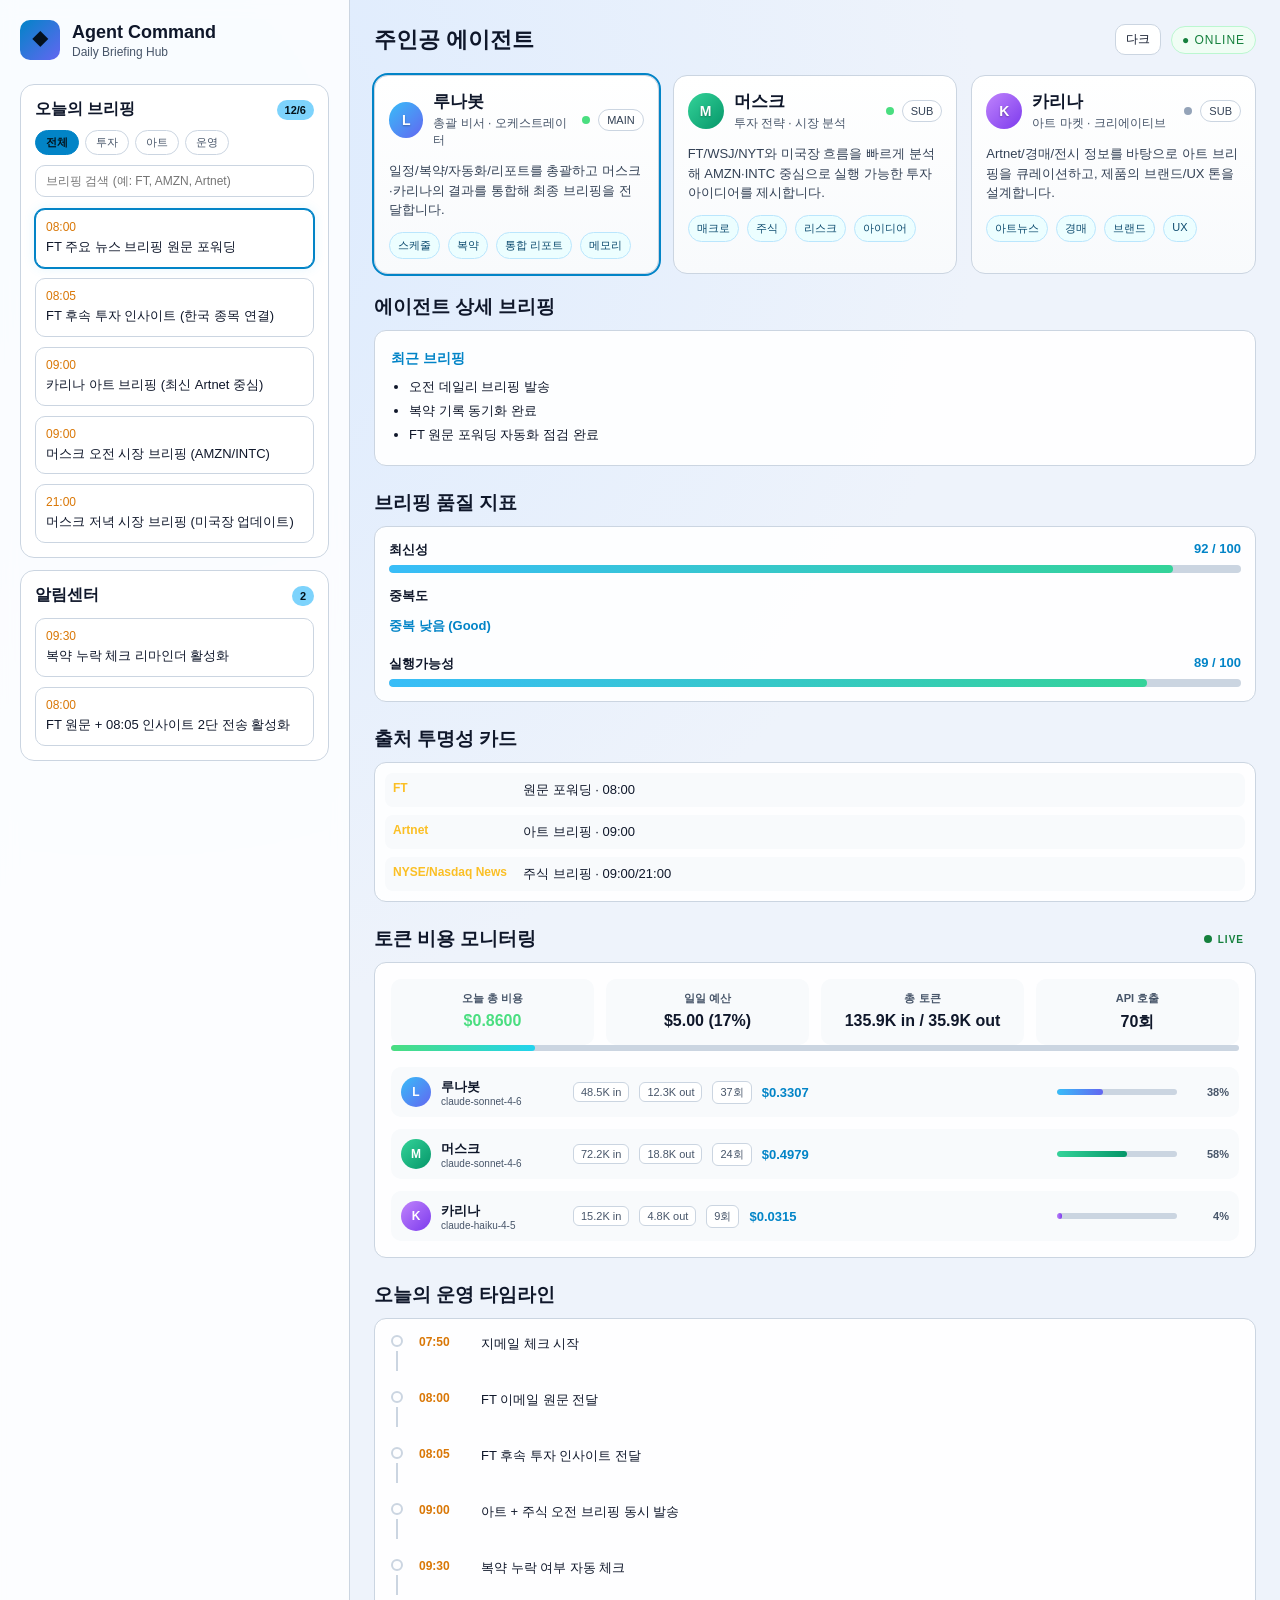
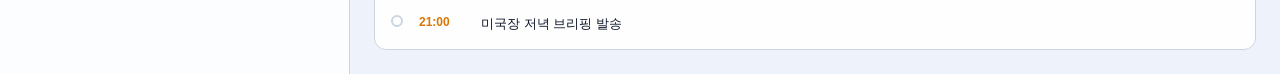
==== commit 9494ca9b: "feat: add real-time token cost simulation for working agents Working 상태 에이전트의 토큰 사용량이 5초마다 실시간 증가하도록" ====
--- a/index.html
+++ b/index.html
@@ -73,7 +73,14 @@
           </section>
 
           <section class="timeline-wrap" aria-label="토큰 비용 모니터링">
-            <h3>토큰 비용 모니터링</h3>
+            <div class="token-header">
+              <h3>토큰 비용 모니터링</h3>
+              <div class="token-header-right">
+                <span class="token-live-dot" aria-label="실시간 모니터링 활성"></span>
+                <span class="token-live-label">LIVE</span>
+                <span id="tokenTimestamp" class="token-timestamp"></span>
+              </div>
+            </div>
             <div id="tokenBoard" class="token-board">
               <div class="token-summary" id="tokenSummary"></div>
               <div class="token-agents" id="tokenAgents"></div>
--- a/styles.css
+++ b/styles.css
@@ -575,6 +575,61 @@
   text-align: right;
 }
 
+/* ── Token header with LIVE indicator ── */
+.token-header {
+  display: flex;
+  justify-content: space-between;
+  align-items: center;
+  margin-bottom: 10px;
+}
+.token-header h3 { margin: 0; }
+.token-header-right {
+  display: flex;
+  align-items: center;
+  gap: 6px;
+}
+.token-live-dot {
+  width: 8px; height: 8px; border-radius: 50%;
+  background: #4ade80;
+  display: inline-block;
+  animation: pulse-dot 1.5s ease-in-out infinite;
+}
+.token-live-label {
+  font-size: 10px;
+  font-weight: 800;
+  letter-spacing: 0.1em;
+  color: #4ade80;
+}
+body.light .token-live-label { color: #15803d; }
+body.light .token-live-dot { background: #15803d; }
+
+.token-timestamp {
+  font-size: 11px;
+  color: var(--muted);
+  margin-left: 6px;
+  transition: color 0.3s;
+}
+
+@keyframes token-ts-flash {
+  0% { color: var(--accent); }
+  100% { color: var(--muted); }
+}
+.token-ts-pulse {
+  animation: token-ts-flash 1s ease-out;
+}
+
+/* Value update flash */
+@keyframes token-val-flash {
+  0% { background: rgba(56, 189, 248, 0.15); }
+  100% { background: transparent; }
+}
+.token-stat-box {
+  transition: background 0.3s;
+}
+.token-stat-box.token-updated {
+  animation: token-val-flash 0.8s ease-out;
+}
+
 /* ── Responsive ── */
 @media (max-width: 980px) {
   .app { grid-template-columns: 1fr; }
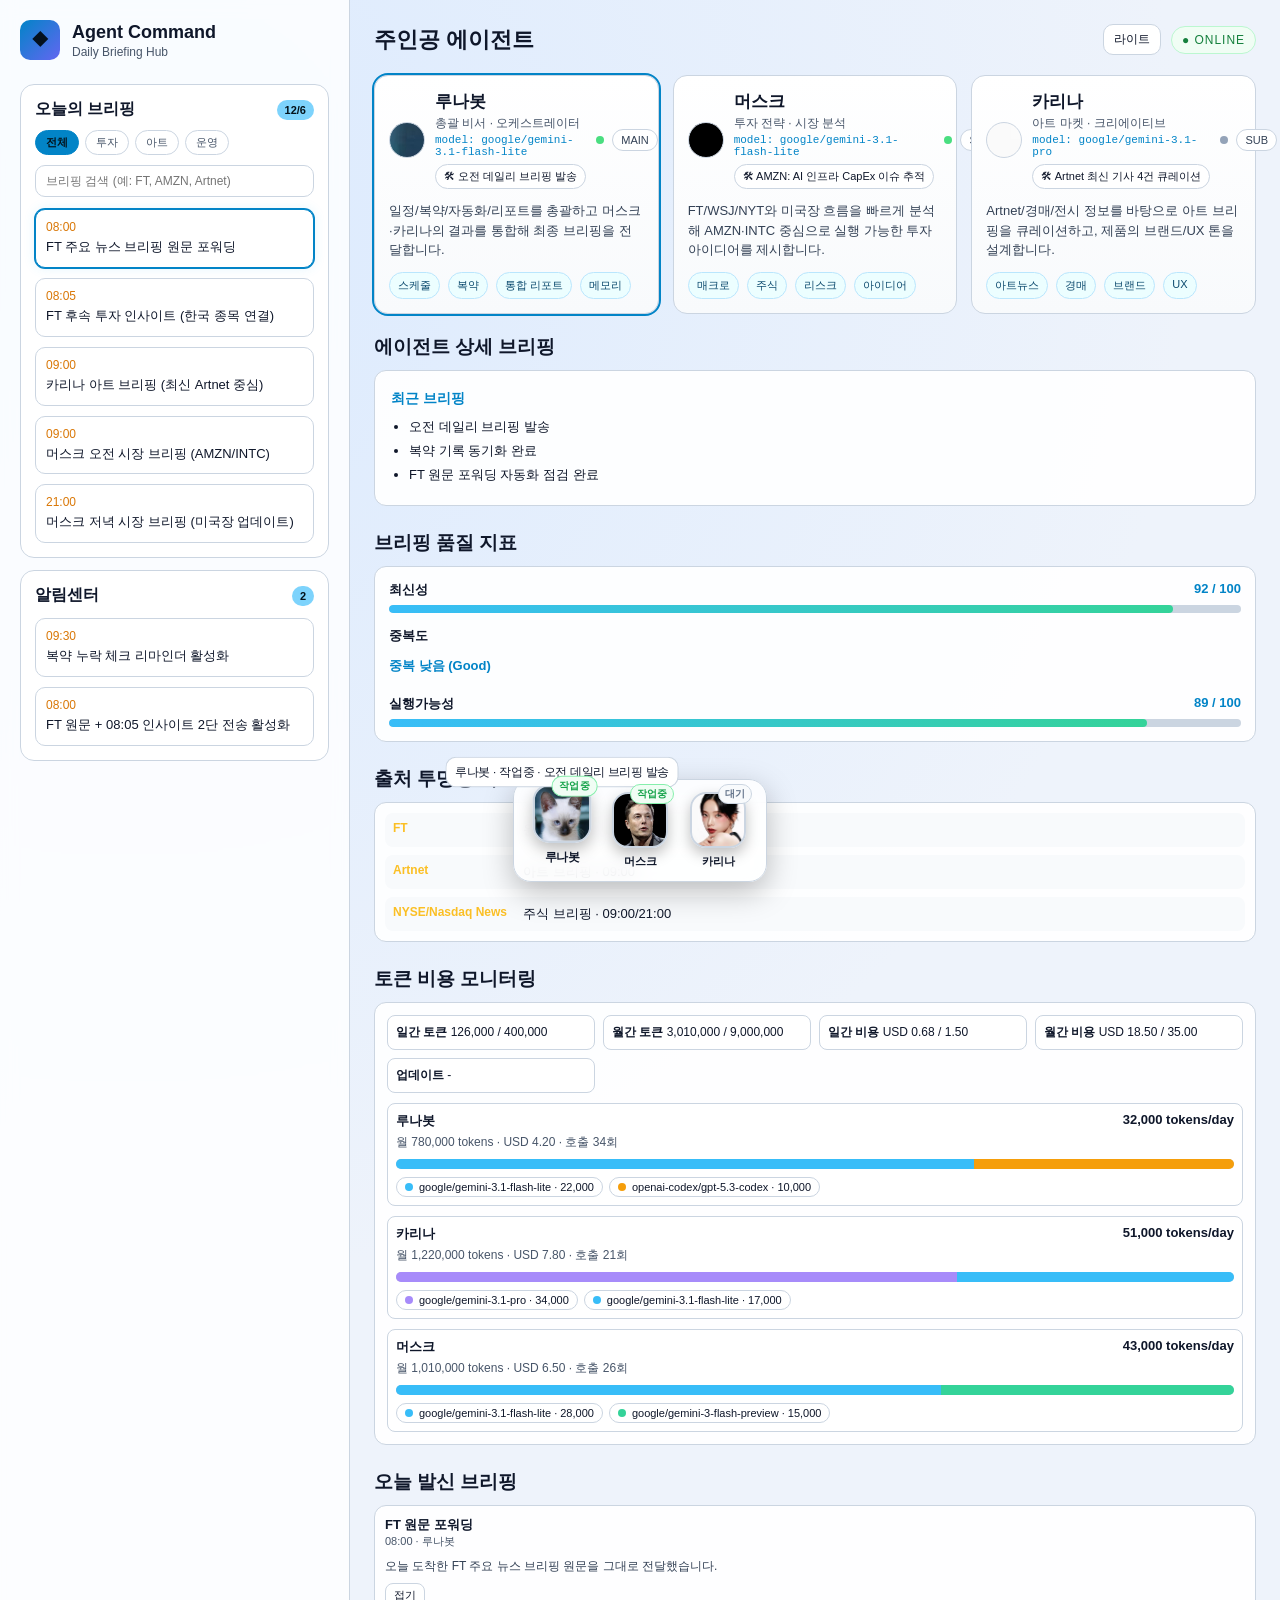
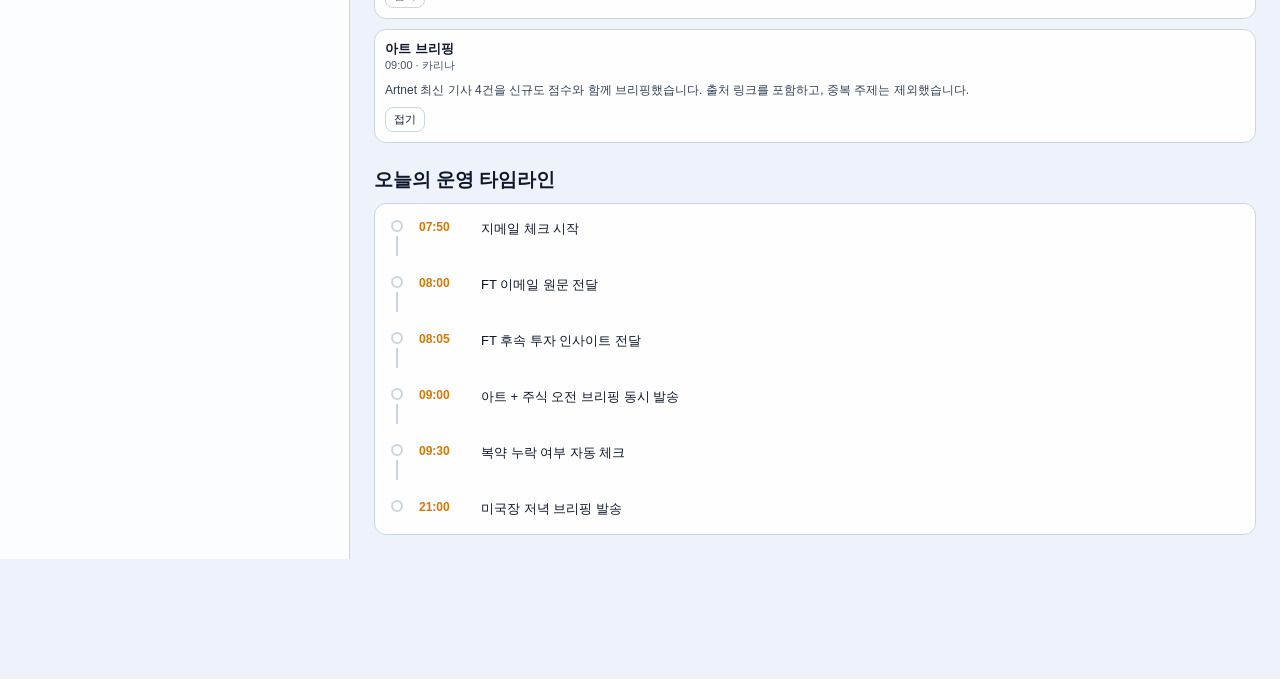
==== commit fe54b4fb: "chore: resolve merge conflicts and sync dashboard" ====
--- a/index.html
+++ b/index.html
@@ -4,7 +4,7 @@
     <meta charset="UTF-8" />
     <meta name="viewport" content="width=device-width, initial-scale=1.0" />
     <title>Agent Command Center</title>
-    <link rel="stylesheet" href="./styles.css" />
+    <link rel="stylesheet" href="./styles.css?v=20260317modelbar1" />
   </head>
   <body>
     <div class="app">
@@ -73,18 +73,13 @@
           </section>
 
           <section class="timeline-wrap" aria-label="토큰 비용 모니터링">
-            <div class="token-header">
-              <h3>토큰 비용 모니터링</h3>
-              <div class="token-header-right">
-                <span class="token-live-dot" aria-label="실시간 모니터링 활성"></span>
-                <span class="token-live-label">LIVE</span>
-                <span id="tokenTimestamp" class="token-timestamp"></span>
-              </div>
-            </div>
-            <div id="tokenBoard" class="token-board">
-              <div class="token-summary" id="tokenSummary"></div>
-              <div class="token-agents" id="tokenAgents"></div>
-            </div>
+            <h3>토큰 비용 모니터링</h3>
+            <div id="costBoard" class="cost-board"></div>
+          </section>
+
+          <section class="timeline-wrap" aria-label="오늘 발신 브리핑">
+            <h3>오늘 발신 브리핑</h3>
+            <div id="dailyReports" class="report-list"></div>
           </section>
 
           <section class="timeline-wrap" aria-label="운영 타임라인">
@@ -104,6 +99,8 @@
           <div>
             <h3 class="name"></h3>
             <p class="role"></p>
+            <p class="model"></p>
+            <button class="task-btn" type="button" aria-label="현재 작업"></button>
           </div>
           <div class="card-top-right">
             <span class="agent-status-dot" aria-label="에이전트 상태"></span>
@@ -115,6 +112,8 @@
       </article>
     </template>
 
-    <script src="./script.js"></script>
+    <nav id="agentDock" class="agent-dock" aria-label="에이전트 캐릭터 도크"></nav>
+
+    <script src="./script.js?v=20260317timeline1"></script>
   </body>
 </html>
--- a/styles.css
+++ b/styles.css
@@ -67,6 +67,7 @@
   font-family: Inter, Pretendard, -apple-system, BlinkMacSystemFont, "Segoe UI", sans-serif;
   color: var(--text);
   background: radial-gradient(circle at 10% 10%, var(--gradient-start) 0%, var(--bg) 45%);
+  padding-bottom: 120px;
 }
 
 .app {
@@ -244,6 +245,13 @@
   width: 36px; height: 36px; border-radius: 50%;
   display: grid; place-items: center;
   position: relative;
+  flex-shrink: 0;
+  background: linear-gradient(135deg, #38bdf8, #f59e0b);
+  background-size: cover;
+  background-position: center;
+}
+.avatar.has-img {
+  border: 1px solid var(--line);
 }
 .avatar-initial {
   font-size: 14px; font-weight: 800; color: #fff;
@@ -273,6 +281,21 @@
 
 .name { margin: 0; font-size: 17px; }
 .role { margin: 2px 0 0; font-size: 12px; color: var(--muted); }
+.model { margin: 2px 0 0; font-size: 11px; color: var(--accent); font-family: "JetBrains Mono", ui-monospace, Menlo, monospace; }
+.task-btn {
+  margin-top: 6px;
+  max-width: 280px;
+  border: 1px solid var(--line);
+  border-radius: 999px;
+  background: var(--item-bg);
+  color: var(--text);
+  font-size: 11px;
+  padding: 4px 8px;
+  text-align: left;
+  overflow: hidden;
+  text-overflow: ellipsis;
+  white-space: nowrap;
+}
 .mode {
   font-size: 11px;
   border: 1px solid var(--mode-border);
@@ -377,6 +400,78 @@
 .timeline-wrap { margin-top: 24px; }
 .timeline-wrap h3 { margin: 0 0 10px; }
 
+.cost-board {
+  border: 1px solid var(--line);
+  border-radius: 12px;
+  padding: 12px;
+  background: var(--detail-bg);
+  display: grid;
+  gap: 10px;
+}
+.cost-summary {
+  display: grid;
+  grid-template-columns: repeat(auto-fit, minmax(170px, 1fr));
+  gap: 8px;
+  font-size: 12px;
+}
+.cost-summary > div {
+  border: 1px solid var(--line);
+  border-radius: 8px;
+  padding: 8px;
+  background: var(--item-bg);
+}
+.cost-item {
+  border: 1px solid var(--line);
+  border-radius: 8px;
+  padding: 8px;
+  background: var(--item-bg);
+}
+.cost-head {
+  display: flex;
+  justify-content: space-between;
+  font-size: 13px;
+  font-weight: 700;
+}
+.cost-sub {
+  margin-top: 4px;
+  font-size: 12px;
+  color: var(--muted);
+}
+.model-bar {
+  margin-top: 8px;
+  width: 100%;
+  height: 10px;
+  border-radius: 999px;
+  overflow: hidden;
+  display: flex;
+  background: var(--line);
+}
+.model-seg {
+  height: 100%;
+}
+.model-legend {
+  margin-top: 8px;
+  display: flex;
+  gap: 6px;
+  flex-wrap: wrap;
+}
+.model-chip {
+  display: inline-flex;
+  align-items: center;
+  gap: 6px;
+  font-size: 11px;
+  border: 1px solid var(--line);
+  border-radius: 999px;
+  padding: 3px 8px;
+  background: var(--card);
+}
+.model-chip i {
+  width: 8px;
+  height: 8px;
+  border-radius: 50%;
+  display: inline-block;
+}
+
 .timeline-visual {
   border: 1px solid var(--line);
   border-radius: 12px;
@@ -440,200 +535,139 @@
 .tl-item.past .tl-label { opacity: 0.45; }
 .tl-item.current .tl-label { font-weight: 600; color: var(--accent); }
 
-/* ── Token Usage Monitor ── */
-.token-board {
+/* ── Responsive ── */
+/* ── Daily report list (collapsible) ── */
+.report-list { display: grid; gap: 10px; }
+.report-item {
   border: 1px solid var(--line);
   border-radius: 12px;
-  padding: 16px;
   background: var(--detail-bg);
+  padding: 10px;
+}
+.report-head {
+  display:flex; align-items:center; justify-content:space-between; gap:10px;
+}
+.report-title { font-size: 13px; font-weight: 700; color: var(--text); }
+.report-meta { font-size: 11px; color: var(--muted); }
+.report-body {
+  margin-top: 8px;
+  font-size: 12px;
+  color: var(--desc-color);
+  line-height: 1.5;
+  white-space: pre-wrap;
+}
+.report-body.clamped {
+  display: -webkit-box;
+  -webkit-line-clamp: 3;
+  -webkit-box-orient: vertical;
+  overflow: hidden;
+}
+.report-toggle {
+  margin-top: 8px;
+  border: 1px solid var(--line);
+  border-radius: 8px;
+  background: var(--item-bg);
+  color: var(--text);
+  font-size: 11px;
+  padding: 4px 8px;
+  cursor: pointer;
+}
+
+/* ── Character Dock (desktop fixed) ── */
+.agent-dock {
+  position: fixed;
+  left: 50%;
+  bottom: 18px;
+  transform: translateX(-50%);
+  z-index: 60;
   display: flex;
-  flex-direction: column;
-  gap: 16px;
-}
-
-.token-summary-row {
-  display: grid;
-  grid-template-columns: repeat(4, 1fr);
-  gap: 12px;
-}
-.token-stat-box {
-  background: var(--timeline-item-bg);
+  gap: 14px;
+  padding: 12px 16px;
+  border: 1px solid var(--line);
+  border-radius: 18px;
+  background: color-mix(in oklab, var(--panel-bg) 92%, transparent);
+  backdrop-filter: blur(10px);
+  box-shadow: 0 10px 30px rgba(0,0,0,0.25);
+}
+
+.dock-item {
+  position: relative;
+  width: 64px;
+  display: grid;
+  justify-items: center;
+  gap: 6px;
+  cursor: pointer;
+  transition: transform .2s ease;
+  border: 0;
+  background: transparent;
+  color: inherit;
+  padding: 0;
+}
+.dock-item:hover { transform: translateY(-8px) scale(1.08); }
+.dock-item.active { transform: translateY(-6px) scale(1.05); }
+
+.dock-avatar {
+  width: 56px;
+  height: 56px;
+  border-radius: 16px;
+  border: 2px solid var(--line);
+  background-size: cover;
+  background-position: center;
+  box-shadow: 0 6px 14px rgba(0,0,0,.25);
+}
+
+.dock-name {
+  font-size: 11px;
+  color: var(--text);
+  font-weight: 700;
+}
+
+.dock-status {
+  position: absolute;
+  top: -8px;
+  right: -2px;
+  font-size: 10px;
+  font-weight: 700;
+  padding: 2px 6px;
+  border-radius: 999px;
+  border: 1px solid var(--line);
+  background: var(--card);
+  color: var(--muted);
+}
+.dock-status.working { color: #16a34a; border-color: #86efac; background: #f0fdf4; }
+.dock-status.idle { color: #64748b; background: #f8fafc; }
+
+.dock-bubble {
+  position: absolute;
+  bottom: 74px;
+  white-space: nowrap;
+  font-size: 11px;
+  padding: 6px 8px;
   border-radius: 10px;
-  padding: 12px;
-  text-align: center;
-}
-.token-stat-label {
-  font-size: 11px;
-  color: var(--muted);
-  margin-bottom: 6px;
-  font-weight: 600;
-}
-.token-stat-value {
-  font-size: 16px;
-  font-weight: 700;
-  color: var(--text);
-}
-.token-stat-value.cost-ok { color: #4ade80; }
-.token-stat-value.cost-warn { color: #fbbf24; }
-.token-stat-value.cost-over { color: #f87171; }
-
-.token-budget-track {
-  height: 6px;
-  border-radius: 999px;
-  background: var(--line);
-  overflow: hidden;
-}
-.token-budget-fill {
-  height: 100%;
-  border-radius: 999px;
-  transition: width 0.8s ease;
-}
-.token-budget-fill.ok { background: linear-gradient(90deg, #4ade80, #22d3ee); }
-.token-budget-fill.warn { background: linear-gradient(90deg, #fbbf24, #f59e0b); }
-.token-budget-fill.over { background: linear-gradient(90deg, #f87171, #ef4444); }
-
-.token-agents {
-  display: flex;
-  flex-direction: column;
-  gap: 12px;
-}
-.token-agent-row {
-  display: grid;
-  grid-template-columns: 160px 1fr 120px 40px;
-  align-items: center;
-  gap: 12px;
-  padding: 10px;
-  border-radius: 10px;
-  background: var(--timeline-item-bg);
-}
-.token-agent-info {
-  display: flex;
-  align-items: center;
-  gap: 10px;
-}
-.token-agent-avatar {
-  width: 30px;
-  height: 30px;
-  border-radius: 50%;
-  display: grid;
-  place-items: center;
-  font-size: 12px;
-  font-weight: 800;
-  color: #fff;
-}
-.token-agent-avatar[data-id="luna"] { background: linear-gradient(135deg, #38bdf8, #6366f1); }
-.token-agent-avatar[data-id="musku"] { background: linear-gradient(135deg, #34d399, #059669); }
-.token-agent-avatar[data-id="kurina"] { background: linear-gradient(135deg, #c084fc, #7c3aed); }
-
-.token-agent-name {
-  font-size: 13px;
-  font-weight: 600;
-}
-.token-agent-model {
-  font-size: 10px;
-  color: var(--muted);
-}
-.token-agent-stats {
-  display: flex;
-  gap: 10px;
-  align-items: center;
-  flex-wrap: wrap;
-}
-.token-agent-stat {
-  font-size: 11px;
-  color: var(--muted);
+  border: 1px solid var(--line);
   background: var(--card);
-  padding: 3px 7px;
-  border-radius: 6px;
-  border: 1px solid var(--line);
-}
-.token-agent-cost {
-  font-size: 13px;
-  font-weight: 700;
-  color: var(--accent);
-}
-
-.token-prop-track {
-  height: 6px;
-  border-radius: 999px;
-  background: var(--line);
-  overflow: hidden;
-}
-.token-prop-fill {
-  height: 100%;
-  border-radius: 999px;
-  transition: width 0.6s ease;
-}
-.token-prop-fill[data-id="luna"] { background: linear-gradient(90deg, #38bdf8, #6366f1); }
-.token-prop-fill[data-id="musku"] { background: linear-gradient(90deg, #34d399, #059669); }
-.token-prop-fill[data-id="kurina"] { background: linear-gradient(90deg, #c084fc, #7c3aed); }
-
-.token-prop-pct {
-  font-size: 11px;
-  font-weight: 700;
-  color: var(--muted);
-  text-align: right;
-}
-
-/* ── Token header with LIVE indicator ── */
-.token-header {
-  display: flex;
-  justify-content: space-between;
-  align-items: center;
-  margin-bottom: 10px;
-}
-.token-header h3 { margin: 0; }
-.token-header-right {
-  display: flex;
-  align-items: center;
-  gap: 6px;
-}
-.token-live-dot {
-  width: 8px; height: 8px; border-radius: 50%;
-  background: #4ade80;
-  display: inline-block;
-  animation: pulse-dot 1.5s ease-in-out infinite;
-}
-.token-live-label {
-  font-size: 10px;
-  font-weight: 800;
-  letter-spacing: 0.1em;
-  color: #4ade80;
-}
-body.light .token-live-label { color: #15803d; }
-body.light .token-live-dot { background: #15803d; }
-
-.token-timestamp {
-  font-size: 11px;
-  color: var(--muted);
-  margin-left: 6px;
-  transition: color 0.3s;
-}
-
-@keyframes token-ts-flash {
-  0% { color: var(--accent); }
-  100% { color: var(--muted); }
-}
-.token-ts-pulse {
-  animation: token-ts-flash 1s ease-out;
-}
-
-/* Value update flash */
-@keyframes token-val-flash {
-  0% { background: rgba(56, 189, 248, 0.15); }
-  100% { background: transparent; }
-}
-.token-stat-box {
-  transition: background 0.3s;
-}
-.token-stat-box.token-updated {
-  animation: token-val-flash 0.8s ease-out;
-}
-
-/* ── Responsive ── */
+  color: var(--text);
+  opacity: 0;
+  pointer-events: none;
+  transform: translateY(6px);
+  transition: all .18s ease;
+}
+.dock-item.active .dock-bubble {
+  opacity: 1;
+  transform: translateY(0);
+}
+
 @media (max-width: 980px) {
+  body { padding-bottom: 96px; }
   .app { grid-template-columns: 1fr; }
   .sidebar { border-right: none; border-bottom: 1px solid var(--line); }
-  .token-summary-row { grid-template-columns: repeat(2, 1fr); }
-  .token-agent-row { grid-template-columns: 1fr; gap: 8px; }
-}
+  .agent-dock {
+    width: calc(100% - 20px);
+    left: 10px;
+    transform: none;
+    justify-content: space-around;
+    bottom: 10px;
+    padding: 10px;
+    border-radius: 14px;
+  }
+}
